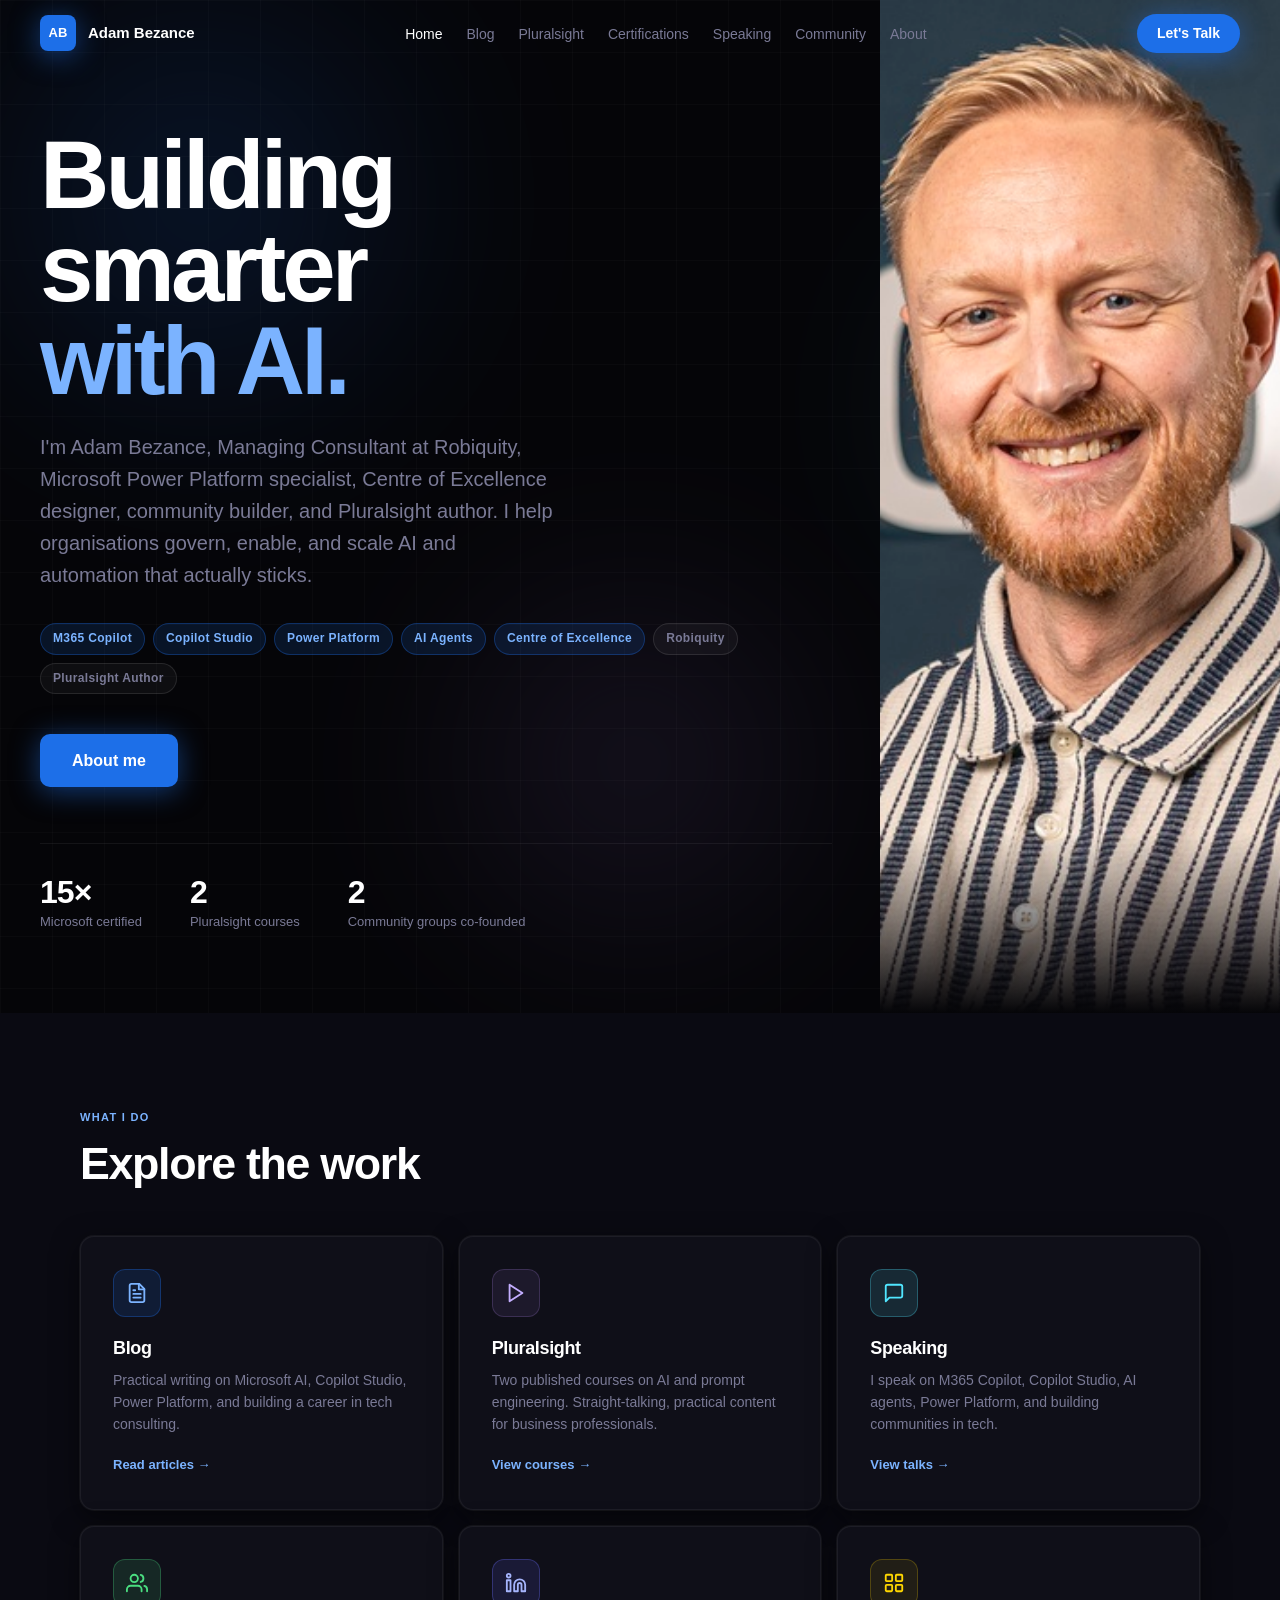
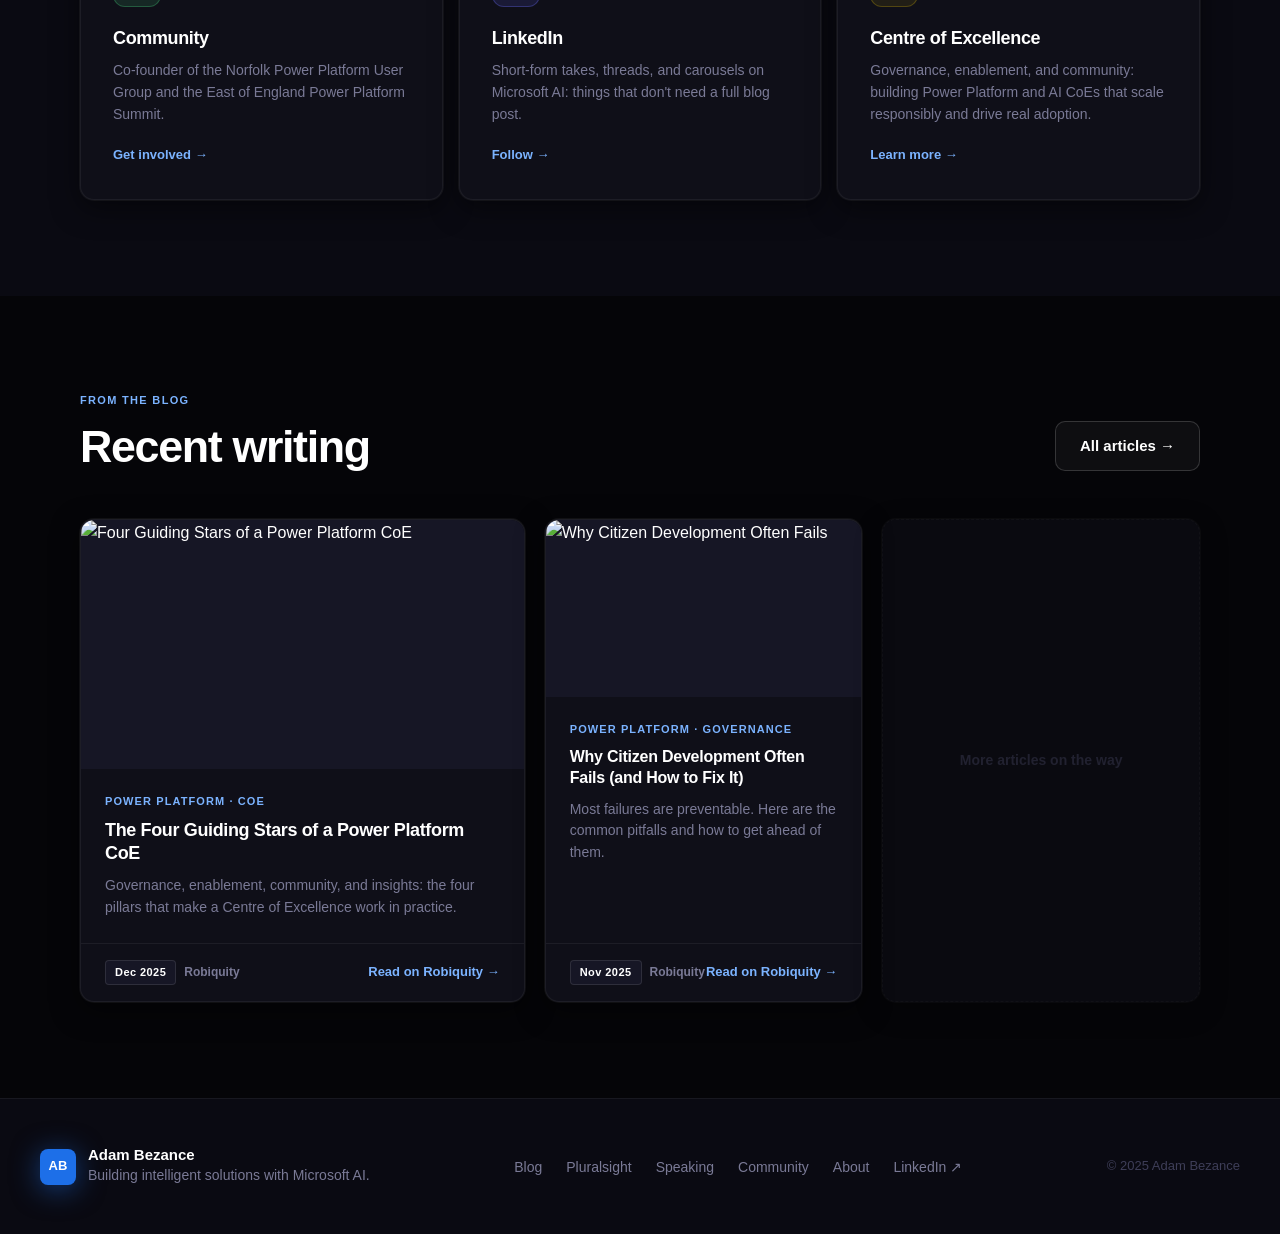
==== index.html @ 3cbbc227 "Fix: about photo case, cert grid spacing, pluralsight courses spacing" ====
<!DOCTYPE html>
<html lang="en">
<head>
  <meta charset="UTF-8">
  <meta name="viewport" content="width=device-width, initial-scale=1.0">
  <title>Adam Bezance | Agent Architect</title>
  <meta name="description" content="Managing Consultant, Microsoft AI & Power Platform specialist, speaker, community leader, and Pluralsight author.">
  <link rel="stylesheet" href="css/styles.css">
  <style>
    /* ── Hero ── */
    .hero {
      min-height: 100vh;
      position: relative;
      overflow: hidden;
      display: flex;
      align-items: stretch;
    }
    .hero-inner {
      max-width: 1320px;
      width: 100%;
      margin: 0 auto;
      display: grid;
      grid-template-columns: 1fr 400px;
      align-items: stretch;
      position: relative;
      z-index: 1;
    }
    .hero-bg {
      position: absolute; inset: 0; z-index: 0;
      pointer-events: none;
    }
    .hero-blob {
      position: absolute; border-radius: 50%; filter: blur(90px); opacity: 0.18;
    }
    .hero-blob-1 {
      width: 600px; height: 600px;
      background: radial-gradient(circle, #1D6FE8 0%, transparent 70%);
      top: -100px; left: -100px;
    }
    .hero-blob-2 {
      width: 500px; height: 500px;
      background: radial-gradient(circle, #7B5EA6 0%, transparent 70%);
      bottom: 0; left: 30%;
    }
    .hero-blob-3 {
      width: 400px; height: 400px;
      background: radial-gradient(circle, #50E6FF 0%, transparent 70%);
      top: 20%; right: 0;
    }
    .hero-grid-overlay {
      position: absolute; inset: 0;
      background-image:
        linear-gradient(rgba(255,255,255,0.018) 1px, transparent 1px),
        linear-gradient(90deg, rgba(255,255,255,0.018) 1px, transparent 1px);
      background-size: 52px 52px;
    }
    .hero-content {
      display: flex; flex-direction: column; justify-content: center;
      padding: calc(var(--nav-h) + 60px) 48px 80px 40px;
    }
    .hero-eyebrow {
      display: inline-flex; align-items: center; gap: 8px;
      padding: 6px 14px;
      background: var(--ob-gold-bg);
      border: 1px solid var(--ob-gold-brd);
      border-radius: var(--r-full);
      font-size: 12px; font-weight: 700; text-transform: uppercase; letter-spacing: 0.1em;
      color: var(--ob-gold);
      margin-bottom: 28px;
      width: fit-content;
    }
    .hero-eyebrow svg { width: 14px; height: 14px; }
    .hero-title {
      font-size: clamp(56px,7.5vw,96px);
      font-weight: 800;
      line-height: 0.97;
      letter-spacing: -0.04em;
      color: var(--ob-fg);
      margin-bottom: 24px;
    }
    .hero-title span { color: var(--ob-blue-lt); }
    .hero-sub {
      font-size: clamp(17px,2vw,20px);
      color: var(--ob-fg-2);
      line-height: 1.6;
      margin-bottom: 32px;
      max-width: 520px;
    }
    .hero-pills {
      display: flex; flex-wrap: wrap; gap: 8px;
      margin-bottom: 40px;
    }
    .hero-buttons {
      display: flex; align-items: center; gap: 12px;
      flex-wrap: wrap;
      margin-bottom: 56px;
    }
    .hero-stats {
      display: flex; gap: 48px;
      padding-top: 32px;
      border-top: 1px solid var(--ob-border);
    }
    .stat-value {
      font-size: 32px; font-weight: 800; letter-spacing: -0.03em; color: var(--ob-fg);
      line-height: 1;
    }
    .stat-label {
      font-size: 13px; color: var(--ob-fg-2); margin-top: 4px;
    }

    /* Hero photo */
    .hero-photo-col {
      position: relative;
      overflow: hidden;
    }
    .hero-photo-wrap {
      position: absolute;
      inset: 0;
    }
    .hero-photo-wrap img {
      width: 100%;
      height: 100%;
      object-fit: cover;
      object-position: center top;
      display: block;
    }
    .hero-photo-placeholder {
      width: 100%; height: 100%; min-height: 600px;
      background: linear-gradient(160deg, var(--ob-surface) 0%, var(--ob-elevated) 100%);
      display: flex; flex-direction: column; align-items: center; justify-content: center;
      gap: 16px;
    }
    .hero-photo-initials {
      width: 120px; height: 120px; border-radius: 50%;
      background: var(--ob-blue-dim);
      border: 2px solid var(--ob-blue-brd);
      display: flex; align-items: center; justify-content: center;
      font-size: 40px; font-weight: 800; color: var(--ob-blue-lt);
    }
    .hero-photo-fade {
      position: absolute; bottom: 0; left: 0; right: 0; height: 180px;
      background: linear-gradient(to top, var(--ob-canvas) 0%, transparent 100%);
      pointer-events: none;
    }

    /* ── Feature grid ── */
    .feature-grid {
      display: grid;
      grid-template-columns: repeat(3, 1fr);
      gap: 16px;
    }

    /* ── Blog preview ── */
    .blog-grid {
      display: grid;
      grid-template-columns: 1.4fr 1fr 1fr;
      gap: 20px;
    }

    /* ── Section header ── */
    .section-header {
      margin-bottom: 48px;
      display: flex; align-items: flex-end; justify-content: space-between;
      flex-wrap: wrap; gap: 16px;
    }
    .section-header-left {}

    /* ── LinkedIn preview ── */
    .linkedin-grid {
      display: grid;
      grid-template-columns: repeat(3, 1fr);
      gap: 16px;
    }

    /* ── Hero responsive ── */
    @media (max-width: 900px) {
      .hero { min-height: auto; }
      .hero-inner {
        grid-template-columns: 1fr;
        grid-template-rows: auto 340px;
      }
      .hero-photo-col {
        display: block;
        position: relative;
        height: 340px;
        overflow: hidden;
      }
      .hero-photo-wrap {
        position: absolute;
        inset: 0;
      }
      .hero-photo-wrap img {
        width: 100%;
        height: 100%;
        object-fit: cover;
        object-position: center 15%;
      }
      .hero-content {
        padding: calc(var(--nav-h) + 40px) 24px 48px;
      }
      .hero-stats { gap: 28px; }
      .feature-grid { grid-template-columns: 1fr; }
      .blog-grid { grid-template-columns: 1fr; }
      .linkedin-grid { grid-template-columns: 1fr; }
      .section-header { flex-direction: column; align-items: flex-start; }
    }
    @media (min-width: 901px) and (max-width: 1100px) {
      .blog-grid { grid-template-columns: 1fr 1fr; }
    }
  </style>
</head>
<body>

  <!-- NAV -->
  <nav class="nav" id="mainNav">
    <div class="nav-inner">
      <a href="index.html" class="nav-logo">
        <div class="nav-mark">AB</div>
        <div>
          <div class="nav-name">Adam Bezance</div>
        </div>
      </a>
      <ul class="nav-links" id="navLinks">
        <li><a href="index.html" class="active">Home</a></li>
        <li><a href="blog.html">Blog</a></li>
        <li><a href="pluralsight.html">Pluralsight</a></li>
        <li><a href="certifications.html">Certifications</a></li>
        <li><a href="speaking.html">Speaking</a></li>
        <li><a href="community.html">Community</a></li>
        <li><a href="about.html">About</a></li>
      </ul>
      <a href="about.html#contact" class="nav-cta">Let's Talk</a>
      <button class="nav-mobile-toggle" id="mobileToggle" aria-label="Menu">
        <span></span><span></span><span></span>
      </button>
    </div>
  </nav>

  <!-- HERO -->
  <section class="hero">
    <div class="hero-bg">
      <div class="hero-blob hero-blob-1"></div>
      <div class="hero-blob hero-blob-2"></div>
      <div class="hero-blob hero-blob-3"></div>
      <div class="hero-grid-overlay"></div>
    </div>

    <div class="hero-inner">
    <div class="hero-content">
      <h1 class="hero-title">
        Building<br>
        smarter<br>
        <span>with AI.</span>
      </h1>

      <p class="hero-sub">
        I'm Adam Bezance, Managing Consultant at Robiquity, Microsoft Power Platform specialist, Centre of Excellence designer, community builder, and Pluralsight author. I help organisations govern, enable, and scale AI and automation that actually sticks.
      </p>

      <div class="hero-pills">
        <span class="pill pill-blue">M365 Copilot</span>
        <span class="pill pill-blue">Copilot Studio</span>
        <span class="pill pill-blue">Power Platform</span>
        <span class="pill pill-blue">AI Agents</span>
        <span class="pill pill-blue">Centre of Excellence</span>
        <span class="pill pill-neutral">Robiquity</span>
        <span class="pill pill-neutral">Pluralsight Author</span>
      </div>

      <div class="hero-buttons">
        <a href="about.html" class="btn btn-primary btn-lg">About me</a>
      </div>

      <div class="hero-stats">
        <div>
          <div class="stat-value">15×</div>
          <div class="stat-label">Microsoft certified</div>
        </div>
        <div>
          <div class="stat-value">2</div>
          <div class="stat-label">Pluralsight courses</div>
        </div>
        <div>
          <div class="stat-value">2</div>
          <div class="stat-label">Community groups co-founded</div>
        </div>
      </div>
    </div>

    <!-- Photo -->
    <div class="hero-photo-col">
      <div class="hero-photo-wrap">
        <img src="assets/Adam-Bezance.jpg" alt="Adam Bezance" onerror="this.style.display='none'; this.nextElementSibling.style.display='flex';">
        <div class="hero-photo-placeholder" style="display:none;">
          <div class="hero-photo-initials">AB</div>
          <p style="color:var(--ob-fg-3);font-size:13px;">Add photo: assets/Adam-Bezance.jpg</p>
        </div>
        <div class="hero-photo-fade"></div>
      </div>
    </div>
    </div><!-- /hero-inner -->
  </section>

  <!-- FEATURED SECTIONS -->
  <section class="section section-alt">
    <div class="container">
      <div class="section-header reveal">
        <div class="section-header-left">
          <div class="section-label">What I do</div>
          <h2 class="section-title">Explore the work</h2>
        </div>
      </div>

      <div class="feature-grid">
        <a href="blog.html" class="card reveal reveal-delay-1" style="text-decoration:none; display:block;">
          <div class="card-body" style="padding: 32px;">
            <div style="width:48px;height:48px;border-radius:12px;background:var(--ob-blue-dim);border:1px solid var(--ob-blue-brd);display:flex;align-items:center;justify-content:center;margin-bottom:20px;">
              <svg width="22" height="22" viewBox="0 0 24 24" fill="none" stroke="var(--ob-blue-lt)" stroke-width="2" stroke-linecap="round" stroke-linejoin="round"><path d="M14.5 2H6a2 2 0 0 0-2 2v16a2 2 0 0 0 2 2h12a2 2 0 0 0 2-2V7.5L14.5 2z"/><polyline points="14,2 14,8 20,8"/><line x1="16" y1="13" x2="8" y2="13"/><line x1="16" y1="17" x2="8" y2="17"/><line x1="10" y1="9" x2="8" y2="9"/></svg>
            </div>
            <div class="card-title card-title-lg" style="margin-bottom:10px;">Blog</div>
            <div class="card-body-text">Practical writing on Microsoft AI, Copilot Studio, Power Platform, and building a career in tech consulting.</div>
            <div class="card-link" style="margin-top:20px;">Read articles →</div>
          </div>
        </a>

        <a href="pluralsight.html" class="card reveal reveal-delay-2" style="text-decoration:none; display:block;">
          <div class="card-body" style="padding: 32px;">
            <div style="width:48px;height:48px;border-radius:12px;background:rgba(123,94,166,0.14);border:1px solid rgba(123,94,166,0.32);display:flex;align-items:center;justify-content:center;margin-bottom:20px;">
              <svg width="22" height="22" viewBox="0 0 24 24" fill="none" stroke="#C4AEFF" stroke-width="2" stroke-linecap="round" stroke-linejoin="round"><polygon points="5,3 19,12 5,21 5,3"/></svg>
            </div>
            <div class="card-title card-title-lg" style="margin-bottom:10px;">Pluralsight</div>
            <div class="card-body-text">Two published courses on AI and prompt engineering. Straight-talking, practical content for business professionals.</div>
            <div class="card-link" style="margin-top:20px;">View courses →</div>
          </div>
        </a>

        <a href="speaking.html" class="card reveal reveal-delay-3" style="text-decoration:none; display:block;">
          <div class="card-body" style="padding: 32px;">
            <div style="width:48px;height:48px;border-radius:12px;background:rgba(80,230,255,0.12);border:1px solid rgba(80,230,255,0.28);display:flex;align-items:center;justify-content:center;margin-bottom:20px;">
              <svg width="22" height="22" viewBox="0 0 24 24" fill="none" stroke="#50E6FF" stroke-width="2" stroke-linecap="round" stroke-linejoin="round"><path d="M21 15a2 2 0 0 1-2 2H7l-4 4V5a2 2 0 0 1 2-2h14a2 2 0 0 1 2 2z"/></svg>
            </div>
            <div class="card-title card-title-lg" style="margin-bottom:10px;">Speaking</div>
            <div class="card-body-text">I speak on M365 Copilot, Copilot Studio, AI agents, Power Platform, and building communities in tech.</div>
            <div class="card-link" style="margin-top:20px;">View talks →</div>
          </div>
        </a>

        <a href="community.html" class="card reveal reveal-delay-1" style="text-decoration:none; display:block;">
          <div class="card-body" style="padding: 32px;">
            <div style="width:48px;height:48px;border-radius:12px;background:rgba(74,222,128,0.12);border:1px solid rgba(74,222,128,0.28);display:flex;align-items:center;justify-content:center;margin-bottom:20px;">
              <svg width="22" height="22" viewBox="0 0 24 24" fill="none" stroke="#4ade80" stroke-width="2" stroke-linecap="round" stroke-linejoin="round"><path d="M17 21v-2a4 4 0 0 0-4-4H5a4 4 0 0 0-4 4v2"/><circle cx="9" cy="7" r="4"/><path d="M23 21v-2a4 4 0 0 0-3-3.87"/><path d="M16 3.13a4 4 0 0 1 0 7.75"/></svg>
            </div>
            <div class="card-title card-title-lg" style="margin-bottom:10px;">Community</div>
            <div class="card-body-text">Co-founder of the Norfolk Power Platform User Group and the East of England Power Platform Summit.</div>
            <div class="card-link" style="margin-top:20px;">Get involved →</div>
          </div>
        </a>

        <a href="https://linkedin.com/in/adambezance" target="_blank" rel="noopener" class="card reveal reveal-delay-2" style="text-decoration:none; display:block;">
          <div class="card-body" style="padding: 32px;">
            <div style="width:48px;height:48px;border-radius:12px;background:rgba(99,102,241,0.14);border:1px solid rgba(99,102,241,0.32);display:flex;align-items:center;justify-content:center;margin-bottom:20px;">
              <svg width="22" height="22" viewBox="0 0 24 24" fill="none" stroke="#a5b4fc" stroke-width="2" stroke-linecap="round" stroke-linejoin="round"><path d="M16 8a6 6 0 0 1 6 6v7h-4v-7a2 2 0 0 0-2-2 2 2 0 0 0-2 2v7h-4v-7a6 6 0 0 1 6-6z"/><rect x="2" y="9" width="4" height="12"/><circle cx="4" cy="4" r="2"/></svg>
            </div>
            <div class="card-title card-title-lg" style="margin-bottom:10px;">LinkedIn</div>
            <div class="card-body-text">Short-form takes, threads, and carousels on Microsoft AI: things that don't need a full blog post.</div>
            <div class="card-link" style="margin-top:20px;">Follow →</div>
          </div>
        </a>

        <a href="about.html" class="card reveal reveal-delay-3" style="text-decoration:none; display:block;">
          <div class="card-body" style="padding: 32px;">
            <div style="width:48px;height:48px;border-radius:12px;background:var(--ob-gold-bg);border:1px solid var(--ob-gold-brd);display:flex;align-items:center;justify-content:center;margin-bottom:20px;">
              <svg width="22" height="22" viewBox="0 0 24 24" fill="none" stroke="var(--ob-gold)" stroke-width="2" stroke-linecap="round" stroke-linejoin="round"><rect x="3" y="3" width="7" height="7" rx="1"/><rect x="14" y="3" width="7" height="7" rx="1"/><rect x="3" y="14" width="7" height="7" rx="1"/><rect x="14" y="14" width="7" height="7" rx="1"/></svg>
            </div>
            <div class="card-title card-title-lg" style="margin-bottom:10px;">Centre of Excellence</div>
            <div class="card-body-text">Governance, enablement, and community: building Power Platform and AI CoEs that scale responsibly and drive real adoption.</div>
            <div class="card-link" style="margin-top:20px;">Learn more →</div>
          </div>
        </a>
      </div>
    </div>
  </section>

  <!-- LATEST BLOG POSTS -->
  <section class="section">
    <div class="container">
      <div class="section-header reveal">
        <div class="section-header-left">
          <div class="section-label">From the blog</div>
          <h2 class="section-title">Recent writing</h2>
        </div>
        <a href="blog.html" class="btn btn-secondary">All articles →</a>
      </div>

      <div class="blog-grid">
        <a href="https://www.robiquity.com/news/four-guiding-stars-power-platform-coe" target="_blank" rel="noopener"
           class="card reveal" style="text-decoration:none; display:flex; flex-direction:column;">
          <div style="aspect-ratio:16/9; overflow:hidden; background:var(--ob-elevated);">
            <img src="https://cdn.prod.website-files.com/67c1d4049070463f46789703/693025ea15ffc5367e373f2a_robiquity_blog_festivepower.webp"
                 alt="Four Guiding Stars of a Power Platform CoE"
                 style="width:100%; height:100%; object-fit:cover; display:block;">
          </div>
          <div class="card-body" style="flex:1;">
            <div class="card-eyebrow">Power Platform · CoE</div>
            <div class="card-title card-title-lg" style="margin-bottom:10px;">The Four Guiding Stars of a Power Platform CoE</div>
            <div class="card-body-text">Governance, enablement, community, and insights: the four pillars that make a Centre of Excellence work in practice.</div>
          </div>
          <div class="card-footer" style="align-items:center;">
            <span style="display:flex; align-items:center; gap:8px;">
              <span style="font-size:11px; font-weight:700; padding:3px 9px; background:var(--ob-elevated); border:1px solid var(--ob-border-md); border-radius:4px; color:var(--ob-fg); letter-spacing:0.04em; white-space:nowrap;">Dec 2025</span>
              <span style="font-size:12px; font-weight:600; color:var(--ob-fg-2);">Robiquity</span>
            </span>
            <span class="card-link">Read on Robiquity →</span>
          </div>
        </a>

        <a href="https://www.robiquity.com/news/why-citizen-development-fails" target="_blank" rel="noopener"
           class="card reveal reveal-delay-1" style="text-decoration:none; display:flex; flex-direction:column;">
          <div style="aspect-ratio:16/9; overflow:hidden; background:var(--ob-elevated);">
            <img src="https://cdn.prod.website-files.com/67c1d4049070463f46789703/69144b9671b0613a2d530c36_robiquity_blog_citezendevelopment.webp"
                 alt="Why Citizen Development Often Fails"
                 style="width:100%; height:100%; object-fit:cover; display:block;">
          </div>
          <div class="card-body" style="flex:1;">
            <div class="card-eyebrow">Power Platform · Governance</div>
            <div class="card-title" style="margin-bottom:10px;">Why Citizen Development Often Fails (and How to Fix It)</div>
            <div class="card-body-text">Most failures are preventable. Here are the common pitfalls and how to get ahead of them.</div>
          </div>
          <div class="card-footer" style="align-items:center;">
            <span style="display:flex; align-items:center; gap:8px;">
              <span style="font-size:11px; font-weight:700; padding:3px 9px; background:var(--ob-elevated); border:1px solid var(--ob-border-md); border-radius:4px; color:var(--ob-fg); letter-spacing:0.04em; white-space:nowrap;">Nov 2025</span>
              <span style="font-size:12px; font-weight:600; color:var(--ob-fg-2);">Robiquity</span>
            </span>
            <span class="card-link">Read on Robiquity →</span>
          </div>
        </a>

        <div class="card reveal reveal-delay-2" style="display:flex; flex-direction:column; justify-content:center; align-items:center; text-align:center; padding:40px 24px; border-style:dashed; opacity:0.5;">
          <div style="font-size:14px; font-weight:600; color:var(--ob-fg-3);">More articles on the way</div>
        </div>
      </div>
    </div>
  </section>

  <!-- FOOTER -->
  <footer class="footer">
    <div class="footer-inner">
      <div class="footer-logo">
        <div class="nav-mark">AB</div>
        <div>
          <div class="nav-name">Adam Bezance</div>
          <div class="footer-tagline">Building intelligent solutions with Microsoft AI.</div>
        </div>
      </div>
      <nav class="footer-links">
        <a href="blog.html">Blog</a>
        <a href="pluralsight.html">Pluralsight</a>
        <a href="speaking.html">Speaking</a>
        <a href="community.html">Community</a>
        <a href="about.html">About</a>
        <a href="https://linkedin.com/in/adambezance" target="_blank" rel="noopener">LinkedIn ↗</a>
      </nav>
      <div class="footer-copy">© 2025 Adam Bezance</div>
    </div>
  </footer>

  <script>
    // Nav scroll
    const nav = document.getElementById('mainNav');
    window.addEventListener('scroll', () => {
      nav.classList.toggle('scrolled', window.scrollY > 30);
    });

    // Mobile nav
    (function() {
      var toggle = document.getElementById('mobileToggle');
      var menu   = document.getElementById('navLinks');
      function openMenu() {
        menu.classList.add('open');
        toggle.classList.add('open');
        document.body.style.overflow = 'hidden';
      }
      function closeMenu() {
        menu.classList.remove('open');
        toggle.classList.remove('open');
        document.body.style.overflow = '';
      }
      toggle.addEventListener('click', function() {
        menu.classList.contains('open') ? closeMenu() : openMenu();
      });
      menu.querySelectorAll('a').forEach(function(a) {
        a.addEventListener('click', closeMenu);
      });
      document.addEventListener('keydown', function(e) {
        if (e.key === 'Escape') closeMenu();
      });
    })();

    // Scroll reveal: immediate check + observer for below-fold elements
    function initReveal() {
      document.querySelectorAll('.reveal').forEach(el => {
        const r = el.getBoundingClientRect();
        if (r.top < window.innerHeight && r.bottom > 0) {
          el.classList.add('visible');
        }
      });
      const observer = new IntersectionObserver((entries) => {
        entries.forEach(e => { if (e.isIntersecting) { e.target.classList.add('visible'); observer.unobserve(e.target); }});
      }, { threshold: 0 });
      document.querySelectorAll('.reveal:not(.visible)').forEach(el => observer.observe(el));
    }
    if (document.readyState === 'loading') {
      document.addEventListener('DOMContentLoaded', initReveal);
    } else {
      initReveal();
    }
    window.addEventListener('load', initReveal);
  </script>
</body>
</html>
---- css/styles.css ----
/* ============================================================
   ADAM BEZANCE — Agent Architect
   Design System: Obsidian & Electric Blue
   ============================================================ */

:root {
  /* Colour tokens */
  --ob-canvas:    #050508;
  --ob-base:      #0A0A12;
  --ob-surface:   #0F0F18;
  --ob-elevated:  #161625;

  --ob-blue:      #1D6FE8;
  --ob-blue-lt:   #7BB3FF;
  --ob-blue-dim:  rgba(29,111,232,0.14);
  --ob-blue-brd:  rgba(29,111,232,0.32);

  --ob-border:    rgba(255,255,255,0.06);
  --ob-border-md: rgba(255,255,255,0.10);
  --ob-border-st: rgba(255,255,255,0.16);

  --ob-fg:        #FFFFFF;
  --ob-fg-2:      #7A7A96;
  --ob-fg-3:      #3E3E58;

  --ob-gold:      #FFD700;
  --ob-gold-bg:   rgba(255,215,0,0.08);
  --ob-gold-brd:  rgba(255,215,0,0.22);

  --ob-glow:            0 4px 28px rgba(29,111,232,0.50);
  --ob-glow-card:       0 0 0 1px rgba(255,255,255,0.05), 0 8px 28px rgba(0,0,0,0.50);
  --ob-glow-card-hover: 0 0 0 1px rgba(29,111,232,0.35), 0 12px 36px rgba(0,0,0,0.55), 0 0 20px rgba(29,111,232,0.22);

  /* Spacing */
  --sp-1: 4px;  --sp-2: 8px;  --sp-3: 12px; --sp-4: 16px;
  --sp-6: 24px; --sp-8: 32px; --sp-12: 48px; --sp-16: 64px;
  --sp-section: 96px;

  /* Radius */
  --r-sm: 6px; --r-md: 10px; --r-lg: 14px; --r-xl: 20px; --r-full: 9999px;

  /* Typography */
  --font: 'Segoe UI', -apple-system, BlinkMacSystemFont, 'SF Pro Display', 'Helvetica Neue', Arial, sans-serif;
  --mono: 'Cascadia Code', 'Cascadia Mono', Consolas, 'Courier New', monospace;

  /* Nav */
  --nav-h: 68px;
}

/* ── Reset ── */
*, *::before, *::after { box-sizing: border-box; margin: 0; padding: 0; }
html { scroll-behavior: smooth; }
body {
  font-family: var(--font);
  background: var(--ob-canvas);
  color: var(--ob-fg);
  font-size: 16px;
  line-height: 1.6;
  -webkit-font-smoothing: antialiased;
  overflow-x: hidden;
}
img { display: block; max-width: 100%; }
a { color: inherit; text-decoration: none; }
button { font-family: var(--font); cursor: pointer; border: none; background: none; }

/* ── Nav ── */
.nav {
  position: fixed; top: 0; left: 0; right: 0; z-index: 100;
  height: var(--nav-h);
  display: flex; align-items: center;
  padding: 0 40px;
  transition: background 220ms cubic-bezier(0.4,0,0.2,1), border-color 220ms cubic-bezier(0.4,0,0.2,1), backdrop-filter 220ms;
  border-bottom: 1px solid transparent;
  /* Force own compositing layer — prevents iOS Safari touch blackout after scroll */
  -webkit-transform: translateZ(0);
  transform: translateZ(0);
  will-change: transform;
}
.nav.scrolled {
  background: rgba(5,5,8,0.90);
  backdrop-filter: blur(18px);
  -webkit-backdrop-filter: blur(18px);
  border-bottom-color: var(--ob-border);
}
.nav-inner {
  max-width: 1400px; width: 100%; margin: 0 auto;
  display: flex; align-items: center; justify-content: space-between;
  gap: var(--sp-8);
}
.nav-logo {
  display: flex; align-items: center; gap: var(--sp-3);
  flex-shrink: 0;
}
.nav-mark {
  width: 36px; height: 36px; border-radius: 8px;
  background: var(--ob-blue);
  display: flex; align-items: center; justify-content: center;
  font-size: 13px; font-weight: 800; color: #fff;
  box-shadow: var(--ob-glow);
  flex-shrink: 0;
}
.nav-name {
  font-size: 15px; font-weight: 700; color: var(--ob-fg);
  line-height: 1.1;
}
.nav-subtitle {
  font-size: 10px; font-weight: 600; color: var(--ob-fg-2);
  text-transform: uppercase; letter-spacing: 0.1em;
}
.nav-links {
  display: flex; align-items: center; gap: var(--sp-6);
  list-style: none;
}
.nav-links a {
  font-size: 14px; font-weight: 500; color: var(--ob-fg-2);
  transition: color 220ms cubic-bezier(0.4,0,0.2,1);
}
.nav-links a:hover, .nav-links a.active { color: var(--ob-fg); }
.nav-cta {
  display: inline-flex; align-items: center;
  padding: 8px 20px;
  background: var(--ob-blue);
  color: #fff;
  font-size: 14px; font-weight: 600;
  border-radius: var(--r-full);
  box-shadow: var(--ob-glow);
  transition: opacity 220ms cubic-bezier(0.4,0,0.2,1), transform 220ms cubic-bezier(0.4,0,0.2,1);
  white-space: nowrap;
}
.nav-cta:hover { opacity: 0.88; transform: translateY(-1px); }

.nav-mobile-toggle {
  display: none; flex-direction: column; gap: 5px;
  width: 24px; cursor: pointer;
}
.nav-mobile-toggle span {
  display: block; height: 2px; background: var(--ob-fg);
  border-radius: 2px;
  transition: all 220ms cubic-bezier(0.4,0,0.2,1);
}

/* ── Footer ── */
.footer {
  background: var(--ob-base);
  border-top: 1px solid var(--ob-border);
  padding: var(--sp-12) 40px;
}
.footer-inner {
  max-width: 1400px; margin: 0 auto;
  display: flex; align-items: center; justify-content: space-between;
  flex-wrap: wrap; gap: var(--sp-6);
}
.footer-logo { display: flex; align-items: center; gap: var(--sp-3); }
.footer-tagline { font-size: 14px; color: var(--ob-fg-2); }
.footer-links { display: flex; align-items: center; gap: var(--sp-6); }
.footer-links a {
  font-size: 14px; color: var(--ob-fg-2);
  transition: color 220ms cubic-bezier(0.4,0,0.2,1);
}
.footer-links a:hover { color: var(--ob-fg); }
.footer-copy { font-size: 13px; color: var(--ob-fg-3); }

/* ── Layout helpers ── */
.container { max-width: 1200px; margin: 0 auto; padding: 0 40px; }
.container-narrow { max-width: 720px; margin: 0 auto; padding: 0 40px; }
.section { padding: var(--sp-section) 0; }
.section-alt { background: var(--ob-base); }

/* ── Typography helpers ── */
.eyebrow {
  display: inline-flex; align-items: center; gap: var(--sp-2);
  font-size: 11px; font-weight: 700; text-transform: uppercase; letter-spacing: 0.12em;
  color: var(--ob-blue-lt);
}
.section-label {
  font-size: 11px; font-weight: 700; text-transform: uppercase; letter-spacing: 0.12em;
  color: var(--ob-blue-lt); margin-bottom: var(--sp-3);
}
.section-title {
  font-size: clamp(32px,3.5vw,48px); font-weight: 800;
  line-height: 1.1; letter-spacing: -0.03em;
  color: var(--ob-fg);
}
.section-body {
  font-size: 17px; color: var(--ob-fg-2); line-height: 1.65;
  max-width: 600px;
}

/* ── Buttons ── */
.btn {
  display: inline-flex; align-items: center; gap: var(--sp-2);
  padding: 12px 24px;
  font-size: 15px; font-weight: 600;
  border-radius: var(--r-md);
  transition: all 220ms cubic-bezier(0.4,0,0.2,1);
  cursor: pointer;
}
.btn-primary {
  background: var(--ob-blue); color: #fff;
  box-shadow: var(--ob-glow);
}
.btn-primary:hover { opacity: 0.88; transform: translateY(-1px); }
.btn-secondary {
  background: rgba(255,255,255,0.04); color: var(--ob-fg);
  border: 1px solid var(--ob-border-st);
}
.btn-secondary:hover { border-color: var(--ob-blue); color: var(--ob-blue-lt); }
.btn-lg { padding: 14px 32px; font-size: 16px; }

/* ── Pills / badges ── */
.pill {
  display: inline-flex; align-items: center; gap: 6px;
  padding: 5px 12px;
  font-size: 12px; font-weight: 600; letter-spacing: 0.03em;
  border-radius: var(--r-full);
  border: 1px solid;
}
.pill-blue {
  background: var(--ob-blue-dim); color: var(--ob-blue-lt);
  border-color: var(--ob-blue-brd);
}
.pill-neutral {
  background: rgba(255,255,255,0.04); color: var(--ob-fg-2);
  border-color: var(--ob-border-md);
}
.pill-gold {
  background: var(--ob-gold-bg); color: var(--ob-gold);
  border-color: var(--ob-gold-brd);
}

/* ── Cards ── */
.card {
  background: var(--ob-surface);
  border: 1px solid var(--ob-border);
  border-radius: var(--r-lg);
  box-shadow: var(--ob-glow-card);
  transition: all 220ms cubic-bezier(0.4,0,0.2,1);
  overflow: hidden;
}
.card:hover {
  transform: translateY(-3px);
  border-color: var(--ob-blue-brd);
  box-shadow: var(--ob-glow-card-hover);
}
.card-body { padding: var(--sp-6); }
.card-img {
  aspect-ratio: 16/9; background: var(--ob-elevated);
  display: flex; align-items: center; justify-content: center;
  color: var(--ob-fg-3); font-size: 13px;
}
.card-eyebrow {
  font-size: 11px; font-weight: 700; text-transform: uppercase; letter-spacing: 0.1em;
  color: var(--ob-blue-lt); margin-bottom: var(--sp-2);
}
.card-title {
  font-size: 16px; font-weight: 700; line-height: 1.3; letter-spacing: -0.015em;
  color: var(--ob-fg); margin-bottom: var(--sp-2);
}
.card-title-lg {
  font-size: 18px; font-weight: 700; line-height: 1.3; letter-spacing: -0.02em;
}
.card-body-text { font-size: 14px; color: var(--ob-fg-2); line-height: 1.55; }
.card-meta {
  font-size: 11px; font-weight: 500; color: var(--ob-fg-3);
  text-transform: uppercase; letter-spacing: 0.08em;
  margin-top: var(--sp-4);
}
.card-footer {
  padding: var(--sp-4) var(--sp-6);
  border-top: 1px solid var(--ob-border);
  display: flex; align-items: center; justify-content: space-between;
}
.card-link {
  font-size: 13px; font-weight: 600; color: var(--ob-blue-lt);
  display: inline-flex; align-items: center; gap: 6px;
  transition: gap 220ms cubic-bezier(0.4,0,0.2,1);
}
.card-link:hover { gap: 10px; }

/* ── Divider ── */
.divider {
  height: 1px; background: var(--ob-border);
  margin: var(--sp-8) 0;
}

/* ── Page header (inner pages) ── */
.page-header {
  padding: calc(var(--nav-h) + var(--sp-12)) 0 var(--sp-12);
  background: var(--ob-canvas);
}
.page-header-inner { max-width: 1200px; margin: 0 auto; padding: 0 40px; }
.page-header-label {
  font-size: 11px; font-weight: 700; text-transform: uppercase; letter-spacing: 0.12em;
  color: var(--ob-blue-lt); margin-bottom: var(--sp-3);
}
.page-header-title {
  font-size: clamp(40px,5vw,64px); font-weight: 800;
  line-height: 1.0; letter-spacing: -0.04em;
  margin-bottom: var(--sp-4);
}
.page-header-body {
  font-size: 18px; color: var(--ob-fg-2); line-height: 1.6;
  max-width: 640px;
}

/* ── Scroll reveal — pure CSS, no JS dependency ── */
@media (prefers-reduced-motion: no-preference) {
  @keyframes revealUp {
    from { opacity: 0; transform: translateY(28px); }
    to   { opacity: 1; transform: translateY(0); }
  }
  .reveal {
    animation: revealUp 600ms cubic-bezier(0,0,0.2,1) both;
  }
  .reveal-delay-1 { animation-delay: 100ms; }
  .reveal-delay-2 { animation-delay: 200ms; }
  .reveal-delay-3 { animation-delay: 320ms; }
  /* Legacy JS class support — no longer needed but harmless */
  .reveal.visible { animation: none; opacity: 1; transform: none; }
}

/* ── CTA band ── */
.cta-band {
  background: var(--ob-surface);
  border: 1px solid var(--ob-border);
  border-radius: var(--r-xl);
  padding: var(--sp-12) var(--sp-12);
  text-align: center;
  box-shadow: var(--ob-glow-card);
}
.cta-band h2 { font-size: clamp(28px,3vw,40px); font-weight: 800; letter-spacing: -0.03em; margin-bottom: var(--sp-3); }
.cta-band p { font-size: 17px; color: var(--ob-fg-2); margin-bottom: var(--sp-8); }
.cta-band .btn-row { display: flex; align-items: center; justify-content: center; gap: var(--sp-3); flex-wrap: wrap; }

/* ── Responsive nav ── */
@media (max-width: 900px) {
  .nav { padding: 0 24px; z-index: 100; }

  /* Mobile menu overlay — always flex, shown/hidden via opacity & pointer-events.
     Avoids display:none→flex flicker bugs on iOS Safari. */
  .nav-links {
    display: flex;
    flex-direction: column;
    align-items: center;
    justify-content: center;
    gap: var(--sp-8);
    list-style: none;
    position: fixed;
    top: 0; left: 0; right: 0;
    height: 100vh;
    height: 100dvh; /* dynamic viewport height — respects iOS address bar */
    padding-top: var(--nav-h);
    background: #050508;
    z-index: 98;
    overflow-y: auto;
    -webkit-overflow-scrolling: touch;
    /* Hidden state */
    opacity: 0;
    visibility: hidden;
    pointer-events: none;
    transform: translateY(-6px);
    transition: opacity 220ms ease, transform 220ms ease, visibility 0ms linear 220ms;
  }
  .nav-links.open {
    opacity: 1;
    visibility: visible;
    pointer-events: auto;
    transform: translateY(0);
    transition: opacity 220ms ease, transform 220ms ease, visibility 0ms linear 0ms;
  }
  .nav-links a {
    font-size: 22px;
    color: var(--ob-fg);
    padding: 8px 0; /* bigger tap target */
    transition: color 150ms ease;
  }
  .nav-links a:hover, .nav-links a.active { color: var(--ob-blue-lt); }

  /* Hamburger toggle — bigger tap target, animates to X when open */
  .nav-mobile-toggle {
    display: flex;
    flex-direction: column;
    justify-content: center;
    gap: 5px;
    width: 44px;
    height: 44px;
    padding: 10px;
    cursor: pointer;
    position: relative;
    z-index: 101; /* above the overlay */
  }
  .nav-mobile-toggle span {
    display: block;
    height: 2px;
    width: 24px;
    background: var(--ob-fg);
    border-radius: 2px;
    transform-origin: center;
    transition: transform 220ms ease, opacity 220ms ease;
  }
  /* X animation when menu is open */
  .nav-mobile-toggle.open span:nth-child(1) { transform: translateY(7px) rotate(45deg); }
  .nav-mobile-toggle.open span:nth-child(2) { opacity: 0; transform: scaleX(0); }
  .nav-mobile-toggle.open span:nth-child(3) { transform: translateY(-7px) rotate(-45deg); }

  .nav-cta { display: none; }
  .container { padding: 0 24px; }
  .container-narrow { padding: 0 24px; }
  .section { padding: 64px 0; }
  .f
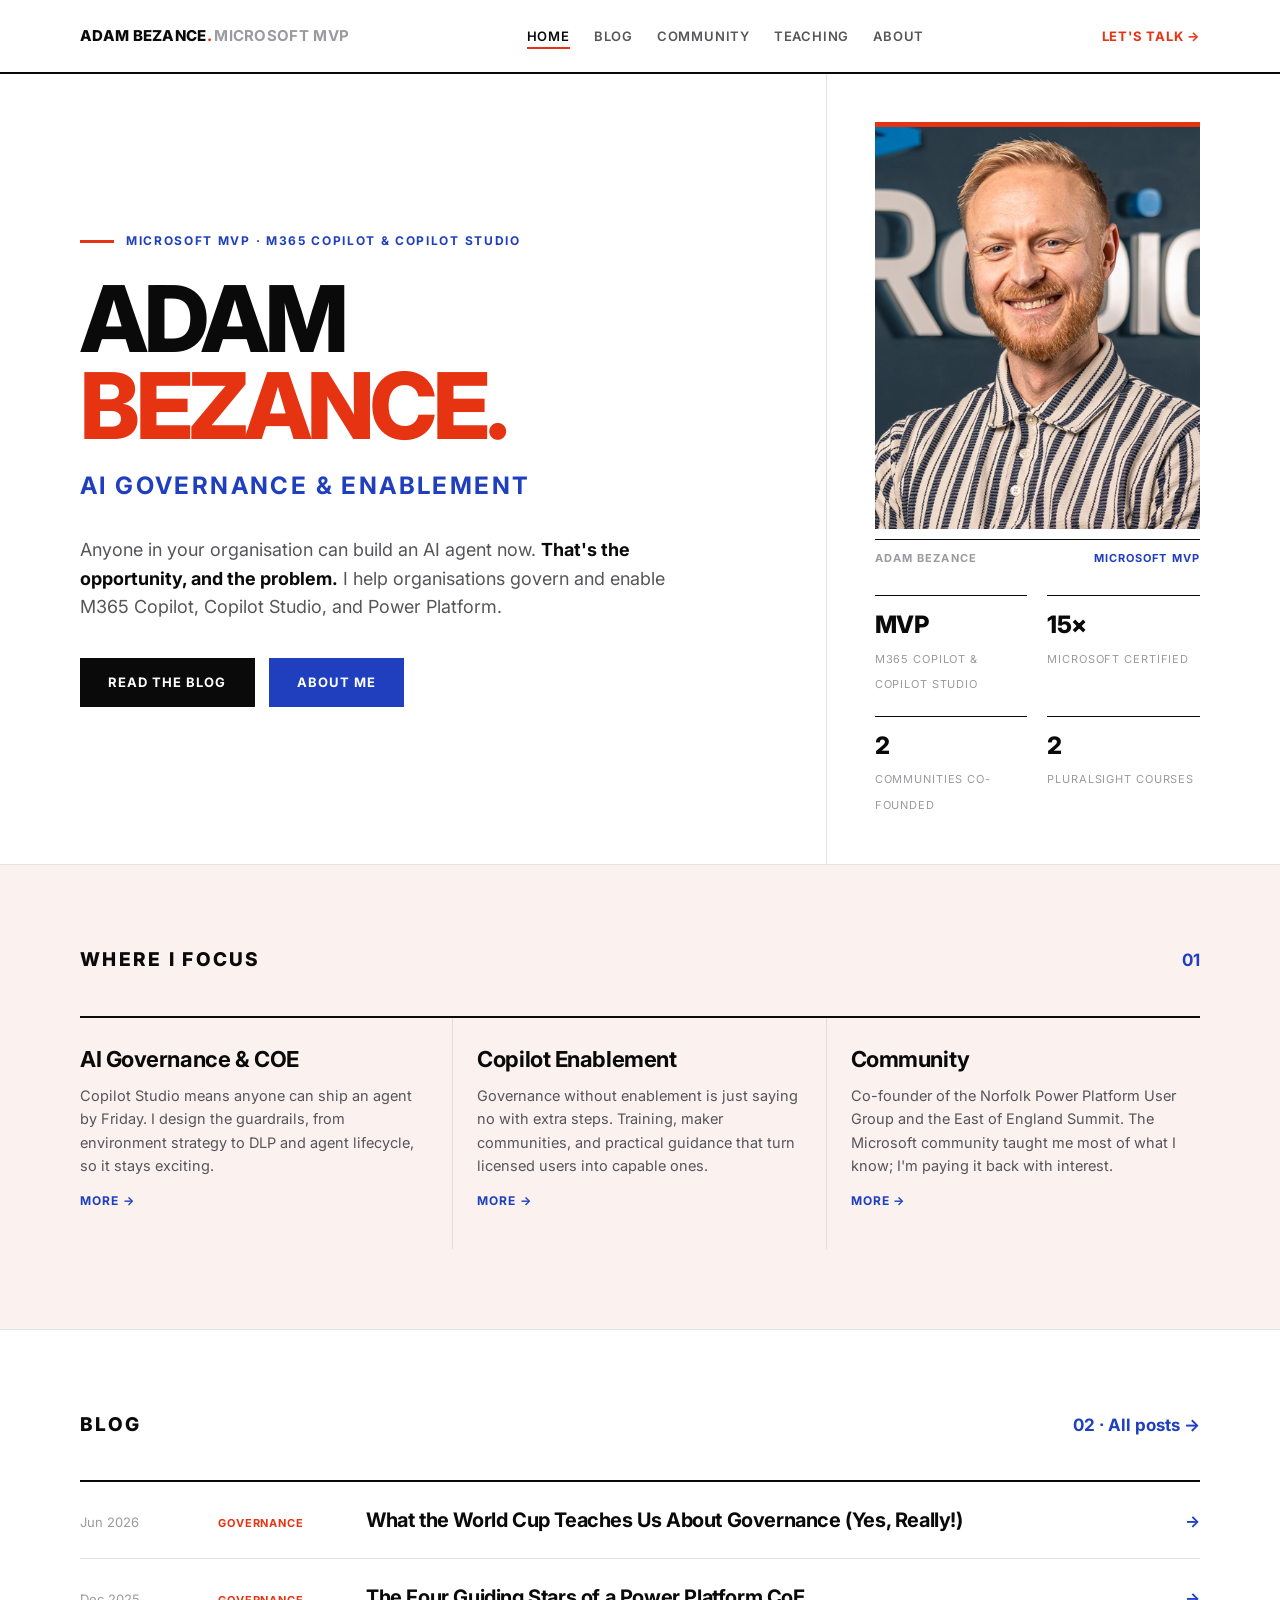
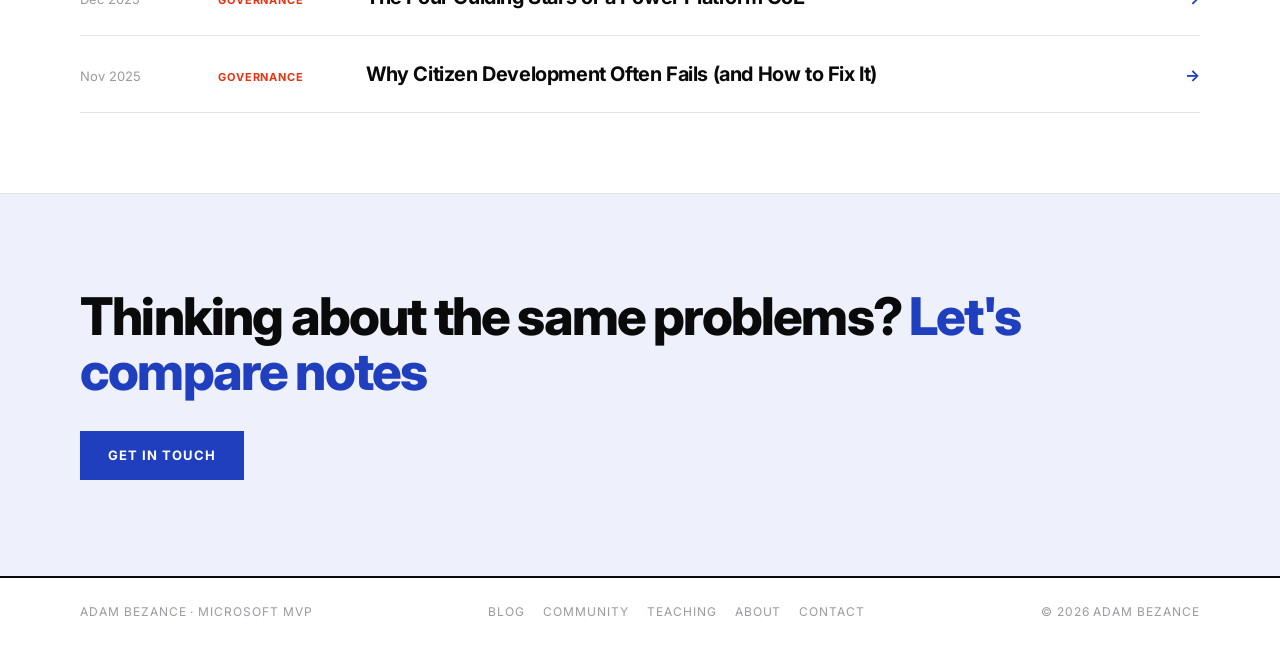
==== commit 1aa073a8: "Add files via upload" ====
--- a/index.html
+++ b/index.html
@@ -3,233 +3,27 @@
 <head>
   <meta charset="UTF-8">
   <meta name="viewport" content="width=device-width, initial-scale=1.0">
-  <title>Adam Bezance | Agent Architect</title>
-  <meta name="description" content="Managing Consultant, Microsoft AI & Power Platform specialist, speaker, community leader, and Pluralsight author.">
+  <title>Adam Bezance | Microsoft MVP · AI Governance &amp; Enablement for M365 Copilot &amp; Copilot Studio</title>
+  <meta name="description" content="Microsoft MVP in M365 Copilot and Copilot Studio. I help organisations govern and enable AI: Centres of Excellence, Copilot governance, and practical enablement that makes adoption stick.">
+  <link rel="preconnect" href="https://fonts.googleapis.com">
+  <link rel="preconnect" href="https://fonts.gstatic.com" crossorigin>
+  <link href="https://fonts.googleapis.com/css2?family=Inter:wght@400;500;600;700;800&display=swap" rel="stylesheet">
   <link rel="stylesheet" href="css/styles.css">
-  <style>
-    /* ── Hero ── */
-    .hero {
-      min-height: 100vh;
-      position: relative;
-      overflow: hidden;
-      display: flex;
-      align-items: stretch;
-    }
-    .hero-inner {
-      max-width: 1320px;
-      width: 100%;
-      margin: 0 auto;
-      display: grid;
-      grid-template-columns: 1fr 400px;
-      align-items: stretch;
-      position: relative;
-      z-index: 1;
-    }
-    .hero-bg {
-      position: absolute; inset: 0; z-index: 0;
-      pointer-events: none;
-    }
-    .hero-blob {
-      position: absolute; border-radius: 50%; filter: blur(90px); opacity: 0.18;
-    }
-    .hero-blob-1 {
-      width: 600px; height: 600px;
-      background: radial-gradient(circle, #1D6FE8 0%, transparent 70%);
-      top: -100px; left: -100px;
-    }
-    .hero-blob-2 {
-      width: 500px; height: 500px;
-      background: radial-gradient(circle, #7B5EA6 0%, transparent 70%);
-      bottom: 0; left: 30%;
-    }
-    .hero-blob-3 {
-      width: 400px; height: 400px;
-      background: radial-gradient(circle, #50E6FF 0%, transparent 70%);
-      top: 20%; right: 0;
-    }
-    .hero-grid-overlay {
-      position: absolute; inset: 0;
-      background-image:
-        linear-gradient(rgba(255,255,255,0.018) 1px, transparent 1px),
-        linear-gradient(90deg, rgba(255,255,255,0.018) 1px, transparent 1px);
-      background-size: 52px 52px;
-    }
-    .hero-content {
-      display: flex; flex-direction: column; justify-content: center;
-      padding: calc(var(--nav-h) + 60px) 48px 80px 40px;
-    }
-    .hero-eyebrow {
-      display: inline-flex; align-items: center; gap: 8px;
-      padding: 6px 14px;
-      background: var(--ob-gold-bg);
-      border: 1px solid var(--ob-gold-brd);
-      border-radius: var(--r-full);
-      font-size: 12px; font-weight: 700; text-transform: uppercase; letter-spacing: 0.1em;
-      color: var(--ob-gold);
-      margin-bottom: 28px;
-      width: fit-content;
-    }
-    .hero-eyebrow svg { width: 14px; height: 14px; }
-    .hero-title {
-      font-size: clamp(56px,7.5vw,96px);
-      font-weight: 800;
-      line-height: 0.97;
-      letter-spacing: -0.04em;
-      color: var(--ob-fg);
-      margin-bottom: 24px;
-    }
-    .hero-title span { color: var(--ob-blue-lt); }
-    .hero-sub {
-      font-size: clamp(17px,2vw,20px);
-      color: var(--ob-fg-2);
-      line-height: 1.6;
-      margin-bottom: 32px;
-      max-width: 520px;
-    }
-    .hero-pills {
-      display: flex; flex-wrap: wrap; gap: 8px;
-      margin-bottom: 40px;
-    }
-    .hero-buttons {
-      display: flex; align-items: center; gap: 12px;
-      flex-wrap: wrap;
-      margin-bottom: 56px;
-    }
-    .hero-stats {
-      display: flex; gap: 48px;
-      padding-top: 32px;
-      border-top: 1px solid var(--ob-border);
-    }
-    .stat-value {
-      font-size: 32px; font-weight: 800; letter-spacing: -0.03em; color: var(--ob-fg);
-      line-height: 1;
-    }
-    .stat-label {
-      font-size: 13px; color: var(--ob-fg-2); margin-top: 4px;
-    }
-
-    /* Hero photo */
-    .hero-photo-col {
-      position: relative;
-      overflow: hidden;
-    }
-    .hero-photo-wrap {
-      position: absolute;
-      inset: 0;
-    }
-    .hero-photo-wrap img {
-      width: 100%;
-      height: 100%;
-      object-fit: cover;
-      object-position: center top;
-      display: block;
-    }
-    .hero-photo-placeholder {
-      width: 100%; height: 100%; min-height: 600px;
-      background: linear-gradient(160deg, var(--ob-surface) 0%, var(--ob-elevated) 100%);
-      display: flex; flex-direction: column; align-items: center; justify-content: center;
-      gap: 16px;
-    }
-    .hero-photo-initials {
-      width: 120px; height: 120px; border-radius: 50%;
-      background: var(--ob-blue-dim);
-      border: 2px solid var(--ob-blue-brd);
-      display: flex; align-items: center; justify-content: center;
-      font-size: 40px; font-weight: 800; color: var(--ob-blue-lt);
-    }
-    .hero-photo-fade {
-      position: absolute; bottom: 0; left: 0; right: 0; height: 180px;
-      background: linear-gradient(to top, var(--ob-canvas) 0%, transparent 100%);
-      pointer-events: none;
-    }
-
-    /* ── Feature grid ── */
-    .feature-grid {
-      display: grid;
-      grid-template-columns: repeat(3, 1fr);
-      gap: 16px;
-    }
-
-    /* ── Blog preview ── */
-    .blog-grid {
-      display: grid;
-      grid-template-columns: 1.4fr 1fr 1fr;
-      gap: 20px;
-    }
-
-    /* ── Section header ── */
-    .section-header {
-      margin-bottom: 48px;
-      display: flex; align-items: flex-end; justify-content: space-between;
-      flex-wrap: wrap; gap: 16px;
-    }
-    .section-header-left {}
-
-    /* ── LinkedIn preview ── */
-    .linkedin-grid {
-      display: grid;
-      grid-template-columns: repeat(3, 1fr);
-      gap: 16px;
-    }
-
-    /* ── Hero responsive ── */
-    @media (max-width: 900px) {
-      .hero { min-height: auto; }
-      .hero-inner {
-        grid-template-columns: 1fr;
-        grid-template-rows: auto 340px;
-      }
-      .hero-photo-col {
-        display: block;
-        position: relative;
-        height: 340px;
-        overflow: hidden;
-      }
-      .hero-photo-wrap {
-        position: absolute;
-        inset: 0;
-      }
-      .hero-photo-wrap img {
-        width: 100%;
-        height: 100%;
-        object-fit: cover;
-        object-position: center 15%;
-      }
-      .hero-content {
-        padding: calc(var(--nav-h) + 40px) 24px 48px;
-      }
-      .hero-stats { gap: 28px; }
-      .feature-grid { grid-template-columns: 1fr; }
-      .blog-grid { grid-template-columns: 1fr; }
-      .linkedin-grid { grid-template-columns: 1fr; }
-      .section-header { flex-direction: column; align-items: flex-start; }
-    }
-    @media (min-width: 901px) and (max-width: 1100px) {
-      .blog-grid { grid-template-columns: 1fr 1fr; }
-    }
-  </style>
 </head>
 <body>
 
   <!-- NAV -->
   <nav class="nav" id="mainNav">
     <div class="nav-inner">
-      <a href="index.html" class="nav-logo">
-        <div class="nav-mark">AB</div>
-        <div>
-          <div class="nav-name">Adam Bezance</div>
-        </div>
-      </a>
+      <a href="index.html" class="nav-logo">Adam Bezance<span>.</span> <em>Microsoft MVP</em></a>
       <ul class="nav-links" id="navLinks">
         <li><a href="index.html" class="active">Home</a></li>
         <li><a href="blog.html">Blog</a></li>
-        <li><a href="pluralsight.html">Pluralsight</a></li>
-        <li><a href="certifications.html">Certifications</a></li>
-        <li><a href="speaking.html">Speaking</a></li>
         <li><a href="community.html">Community</a></li>
+        <li><a href="pluralsight.html">Teaching</a></li>
         <li><a href="about.html">About</a></li>
       </ul>
-      <a href="about.html#contact" class="nav-cta">Let's Talk</a>
+      <a href="contact.html" class="nav-cta">Let's talk →</a>
       <button class="nav-mobile-toggle" id="mobileToggle" aria-label="Menu">
         <span></span><span></span><span></span>
       </button>
@@ -237,284 +31,105 @@
   </nav>
 
   <!-- HERO -->
-  <section class="hero">
-    <div class="hero-bg">
-      <div class="hero-blob hero-blob-1"></div>
-      <div class="hero-blob hero-blob-2"></div>
-      <div class="hero-blob hero-blob-3"></div>
-      <div class="hero-grid-overlay"></div>
-    </div>
-
-    <div class="hero-inner">
-    <div class="hero-content">
-      <h1 class="hero-title">
-        Building<br>
-        smarter<br>
-        <span>with AI.</span>
-      </h1>
-
-      <p class="hero-sub">
-        I'm Adam Bezance, Managing Consultant at Robiquity, Microsoft Power Platform specialist, Centre of Excellence designer, community builder, and Pluralsight author. I help organisations govern, enable, and scale AI and automation that actually sticks.
-      </p>
-
-      <div class="hero-pills">
-        <span class="pill pill-blue">M365 Copilot</span>
-        <span class="pill pill-blue">Copilot Studio</span>
-        <span class="pill pill-blue">Power Platform</span>
-        <span class="pill pill-blue">AI Agents</span>
-        <span class="pill pill-blue">Centre of Excellence</span>
-        <span class="pill pill-neutral">Robiquity</span>
-        <span class="pill pill-neutral">Pluralsight Author</span>
+  <header class="hero">
+    <div class="wrap hero-grid">
+      <div class="hero-main">
+        <div class="kicker">Microsoft MVP · M365 Copilot &amp; Copilot Studio</div>
+        <h1 class="hero-title">Adam <em>Bezance.</em></h1>
+        <div class="hero-role">AI Governance &amp; Enablement</div>
+        <p class="hero-sub">Anyone in your organisation can build an AI agent now. <strong>That's the opportunity, and the problem.</strong> I help organisations govern and enable M365 Copilot, Copilot Studio, and Power Platform.</p>
+        <div class="hero-actions">
+          <a href="blog.html" class="btn">Read the blog</a>
+          <a href="about.html" class="btn-blue">About me</a>
+        </div>
       </div>
-
-      <div class="hero-buttons">
-        <a href="about.html" class="btn btn-primary btn-lg">About me</a>
-      </div>
-
-      <div class="hero-stats">
+      <div class="hero-side">
         <div>
-          <div class="stat-value">15×</div>
-          <div class="stat-label">Microsoft certified</div>
+          <div class="photo"><img src="assets/Adam-Bezance.jpg" alt="Adam Bezance"></div>
+          <div class="photo-cap"><span>Adam Bezance</span><b>Microsoft MVP</b></div>
         </div>
-        <div>
-          <div class="stat-value">2</div>
-          <div class="stat-label">Pluralsight courses</div>
-        </div>
-        <div>
-          <div class="stat-value">2</div>
-          <div class="stat-label">Community groups co-founded</div>
+        <div class="facts">
+          <div class="fact"><b>MVP</b><span>M365 Copilot &amp; Copilot Studio</span></div>
+          <div class="fact"><b>15×</b><span>Microsoft certified</span></div>
+          <div class="fact"><b>2</b><span>Communities co-founded</span></div>
+          <div class="fact"><b>2</b><span>Pluralsight courses</span></div>
         </div>
       </div>
     </div>
+  </header>
 
-    <!-- Photo -->
-    <div class="hero-photo-col">
-      <div class="hero-photo-wrap">
-        <img src="assets/Adam-Bezance.jpg" alt="Adam Bezance" onerror="this.style.display='none'; this.nextElementSibling.style.display='flex';">
-        <div class="hero-photo-placeholder" style="display:none;">
-          <div class="hero-photo-initials">AB</div>
-          <p style="color:var(--ob-fg-3);font-size:13px;">Add photo: assets/Adam-Bezance.jpg</p>
+  <!-- 01 FOCUS -->
+  <section class="sec sec-red-tint">
+    <div class="wrap">
+      <div class="sec-head reveal"><h2>Where I focus</h2><span class="idx">01</span></div>
+      <div class="grid3 reveal">
+        <div class="cell">
+          <h3>AI Governance &amp; COE</h3>
+          <p>Copilot Studio means anyone can ship an agent by Friday. I design the guardrails, from environment strategy to DLP and agent lifecycle, so it stays exciting.</p>
+          <a href="about.html" class="more-link">More →</a>
         </div>
-        <div class="hero-photo-fade"></div>
-      </div>
-    </div>
-    </div><!-- /hero-inner -->
-  </section>
-
-  <!-- FEATURED SECTIONS -->
-  <section class="section section-alt">
-    <div class="container">
-      <div class="section-header reveal">
-        <div class="section-header-left">
-          <div class="section-label">What I do</div>
-          <h2 class="section-title">Explore the work</h2>
+        <div class="cell">
+          <h3>Copilot Enablement</h3>
+          <p>Governance without enablement is just saying no with extra steps. Training, maker communities, and practical guidance that turn licensed users into capable ones.</p>
+          <a href="about.html" class="more-link">More →</a>
         </div>
-      </div>
-
-      <div class="feature-grid">
-        <a href="blog.html" class="card reveal reveal-delay-1" style="text-decoration:none; display:block;">
-          <div class="card-body" style="padding: 32px;">
-            <div style="width:48px;height:48px;border-radius:12px;background:var(--ob-blue-dim);border:1px solid var(--ob-blue-brd);display:flex;align-items:center;justify-content:center;margin-bottom:20px;">
-              <svg width="22" height="22" viewBox="0 0 24 24" fill="none" stroke="var(--ob-blue-lt)" stroke-width="2" stroke-linecap="round" stroke-linejoin="round"><path d="M14.5 2H6a2 2 0 0 0-2 2v16a2 2 0 0 0 2 2h12a2 2 0 0 0 2-2V7.5L14.5 2z"/><polyline points="14,2 14,8 20,8"/><line x1="16" y1="13" x2="8" y2="13"/><line x1="16" y1="17" x2="8" y2="17"/><line x1="10" y1="9" x2="8" y2="9"/></svg>
-            </div>
-            <div class="card-title card-title-lg" style="margin-bottom:10px;">Blog</div>
-            <div class="card-body-text">Practical writing on Microsoft AI, Copilot Studio, Power Platform, and building a career in tech consulting.</div>
-            <div class="card-link" style="margin-top:20px;">Read articles →</div>
-          </div>
-        </a>
-
-        <a href="pluralsight.html" class="card reveal reveal-delay-2" style="text-decoration:none; display:block;">
-          <div class="card-body" style="padding: 32px;">
-            <div style="width:48px;height:48px;border-radius:12px;background:rgba(123,94,166,0.14);border:1px solid rgba(123,94,166,0.32);display:flex;align-items:center;justify-content:center;margin-bottom:20px;">
-              <svg width="22" height="22" viewBox="0 0 24 24" fill="none" stroke="#C4AEFF" stroke-width="2" stroke-linecap="round" stroke-linejoin="round"><polygon points="5,3 19,12 5,21 5,3"/></svg>
-            </div>
-            <div class="card-title card-title-lg" style="margin-bottom:10px;">Pluralsight</div>
-            <div class="card-body-text">Two published courses on AI and prompt engineering. Straight-talking, practical content for business professionals.</div>
-            <div class="card-link" style="margin-top:20px;">View courses →</div>
-          </div>
-        </a>
-
-        <a href="speaking.html" class="card reveal reveal-delay-3" style="text-decoration:none; display:block;">
-          <div class="card-body" style="padding: 32px;">
-            <div style="width:48px;height:48px;border-radius:12px;background:rgba(80,230,255,0.12);border:1px solid rgba(80,230,255,0.28);display:flex;align-items:center;justify-content:center;margin-bottom:20px;">
-              <svg width="22" height="22" viewBox="0 0 24 24" fill="none" stroke="#50E6FF" stroke-width="2" stroke-linecap="round" stroke-linejoin="round"><path d="M21 15a2 2 0 0 1-2 2H7l-4 4V5a2 2 0 0 1 2-2h14a2 2 0 0 1 2 2z"/></svg>
-            </div>
-            <div class="card-title card-title-lg" style="margin-bottom:10px;">Speaking</div>
-            <div class="card-body-text">I speak on M365 Copilot, Copilot Studio, AI agents, Power Platform, and building communities in tech.</div>
-            <div class="card-link" style="margin-top:20px;">View talks →</div>
-          </div>
-        </a>
-
-        <a href="community.html" class="card reveal reveal-delay-1" style="text-decoration:none; display:block;">
-          <div class="card-body" style="padding: 32px;">
-            <div style="width:48px;height:48px;border-radius:12px;background:rgba(74,222,128,0.12);border:1px solid rgba(74,222,128,0.28);display:flex;align-items:center;justify-content:center;margin-bottom:20px;">
-              <svg width="22" height="22" viewBox="0 0 24 24" fill="none" stroke="#4ade80" stroke-width="2" stroke-linecap="round" stroke-linejoin="round"><path d="M17 21v-2a4 4 0 0 0-4-4H5a4 4 0 0 0-4 4v2"/><circle cx="9" cy="7" r="4"/><path d="M23 21v-2a4 4 0 0 0-3-3.87"/><path d="M16 3.13a4 4 0 0 1 0 7.75"/></svg>
-            </div>
-            <div class="card-title card-title-lg" style="margin-bottom:10px;">Community</div>
-            <div class="card-body-text">Co-founder of the Norfolk Power Platform User Group and the East of England Power Platform Summit.</div>
-            <div class="card-link" style="margin-top:20px;">Get involved →</div>
-          </div>
-        </a>
-
-        <a href="https://linkedin.com/in/adambezance" target="_blank" rel="noopener" class="card reveal reveal-delay-2" style="text-decoration:none; display:block;">
-          <div class="card-body" style="padding: 32px;">
-            <div style="width:48px;height:48px;border-radius:12px;background:rgba(99,102,241,0.14);border:1px solid rgba(99,102,241,0.32);display:flex;align-items:center;justify-content:center;margin-bottom:20px;">
-              <svg width="22" height="22" viewBox="0 0 24 24" fill="none" stroke="#a5b4fc" stroke-width="2" stroke-linecap="round" stroke-linejoin="round"><path d="M16 8a6 6 0 0 1 6 6v7h-4v-7a2 2 0 0 0-2-2 2 2 0 0 0-2 2v7h-4v-7a6 6 0 0 1 6-6z"/><rect x="2" y="9" width="4" height="12"/><circle cx="4" cy="4" r="2"/></svg>
-            </div>
-            <div class="card-title card-title-lg" style="margin-bottom:10px;">LinkedIn</div>
-            <div class="card-body-text">Short-form takes, threads, and carousels on Microsoft AI: things that don't need a full blog post.</div>
-            <div class="card-link" style="margin-top:20px;">Follow →</div>
-          </div>
-        </a>
-
-        <a href="about.html" class="card reveal reveal-delay-3" style="text-decoration:none; display:block;">
-          <div class="card-body" style="padding: 32px;">
-            <div style="width:48px;height:48px;border-radius:12px;background:var(--ob-gold-bg);border:1px solid var(--ob-gold-brd);display:flex;align-items:center;justify-content:center;margin-bottom:20px;">
-              <svg width="22" height="22" viewBox="0 0 24 24" fill="none" stroke="var(--ob-gold)" stroke-width="2" stroke-linecap="round" stroke-linejoin="round"><rect x="3" y="3" width="7" height="7" rx="1"/><rect x="14" y="3" width="7" height="7" rx="1"/><rect x="3" y="14" width="7" height="7" rx="1"/><rect x="14" y="14" width="7" height="7" rx="1"/></svg>
-            </div>
-            <div class="card-title card-title-lg" style="margin-bottom:10px;">Centre of Excellence</div>
-            <div class="card-body-text">Governance, enablement, and community: building Power Platform and AI CoEs that scale responsibly and drive real adoption.</div>
-            <div class="card-link" style="margin-top:20px;">Learn more →</div>
-          </div>
-        </a>
+        <div class="cell">
+          <h3>Community</h3>
+          <p>Co-founder of the Norfolk Power Platform User Group and the East of England Summit. The Microsoft community taught me most of what I know; I'm paying it back with interest.</p>
+          <a href="community.html" class="more-link">More →</a>
+        </div>
       </div>
     </div>
   </section>
 
-  <!-- LATEST BLOG POSTS -->
-  <section class="section">
-    <div class="container">
-      <div class="section-header reveal">
-        <div class="section-header-left">
-          <div class="section-label">From the blog</div>
-          <h2 class="section-title">Recent writing</h2>
-        </div>
-        <a href="blog.html" class="btn btn-secondary">All articles →</a>
-      </div>
+  <!-- 02 BLOG -->
+  <section class="sec">
+    <div class="wrap">
+      <div class="sec-head reveal"><h2>Blog</h2><span class="idx"><a href="blog.html">02 · All posts →</a></span></div>
+      <a href="https://www.robiquity.com/news/what-the-world-cup-teaches-us-about-governance-yes-really" target="_blank" rel="noopener" class="post reveal">
+        <span class="pdate">Jun 2026</span>
+        <span class="ptag">Governance</span>
+        <span><h3>What the World Cup Teaches Us About Governance (Yes, Really!)</h3></span>
+        <span class="arr">→</span>
+      </a>
+      <a href="https://www.robiquity.com/news/four-guiding-stars-power-platform-coe" target="_blank" rel="noopener" class="post reveal">
+        <span class="pdate">Dec 2025</span>
+        <span class="ptag">Governance</span>
+        <span><h3>The Four Guiding Stars of a Power Platform CoE</h3></span>
+        <span class="arr">→</span>
+      </a>
+      <a href="https://www.robiquity.com/news/why-citizen-development-fails" target="_blank" rel="noopener" class="post reveal">
+        <span class="pdate">Nov 2025</span>
+        <span class="ptag">Governance</span>
+        <span><h3>Why Citizen Development Often Fails (and How to Fix It)</h3></span>
+        <span class="arr">→</span>
+      </a>
+    </div>
+  </section>
 
-      <div class="blog-grid">
-        <a href="https://www.robiquity.com/news/four-guiding-stars-power-platform-coe" target="_blank" rel="noopener"
-           class="card reveal" style="text-decoration:none; display:flex; flex-direction:column;">
-          <div style="aspect-ratio:16/9; overflow:hidden; background:var(--ob-elevated);">
-            <img src="https://cdn.prod.website-files.com/67c1d4049070463f46789703/693025ea15ffc5367e373f2a_robiquity_blog_festivepower.webp"
-                 alt="Four Guiding Stars of a Power Platform CoE"
-                 style="width:100%; height:100%; object-fit:cover; display:block;">
-          </div>
-          <div class="card-body" style="flex:1;">
-            <div class="card-eyebrow">Power Platform · CoE</div>
-            <div class="card-title card-title-lg" style="margin-bottom:10px;">The Four Guiding Stars of a Power Platform CoE</div>
-            <div class="card-body-text">Governance, enablement, community, and insights: the four pillars that make a Centre of Excellence work in practice.</div>
-          </div>
-          <div class="card-footer" style="align-items:center;">
-            <span style="display:flex; align-items:center; gap:8px;">
-              <span style="font-size:11px; font-weight:700; padding:3px 9px; background:var(--ob-elevated); border:1px solid var(--ob-border-md); border-radius:4px; color:var(--ob-fg); letter-spacing:0.04em; white-space:nowrap;">Dec 2025</span>
-              <span style="font-size:12px; font-weight:600; color:var(--ob-fg-2);">Robiquity</span>
-            </span>
-            <span class="card-link">Read on Robiquity →</span>
-          </div>
-        </a>
-
-        <a href="https://www.robiquity.com/news/why-citizen-development-fails" target="_blank" rel="noopener"
-           class="card reveal reveal-delay-1" style="text-decoration:none; display:flex; flex-direction:column;">
-          <div style="aspect-ratio:16/9; overflow:hidden; background:var(--ob-elevated);">
-            <img src="https://cdn.prod.website-files.com/67c1d4049070463f46789703/69144b9671b0613a2d530c36_robiquity_blog_citezendevelopment.webp"
-                 alt="Why Citizen Development Often Fails"
-                 style="width:100%; height:100%; object-fit:cover; display:block;">
-          </div>
-          <div class="card-body" style="flex:1;">
-            <div class="card-eyebrow">Power Platform · Governance</div>
-            <div class="card-title" style="margin-bottom:10px;">Why Citizen Development Often Fails (and How to Fix It)</div>
-            <div class="card-body-text">Most failures are preventable. Here are the common pitfalls and how to get ahead of them.</div>
-          </div>
-          <div class="card-footer" style="align-items:center;">
-            <span style="display:flex; align-items:center; gap:8px;">
-              <span style="font-size:11px; font-weight:700; padding:3px 9px; background:var(--ob-elevated); border:1px solid var(--ob-border-md); border-radius:4px; color:var(--ob-fg); letter-spacing:0.04em; white-space:nowrap;">Nov 2025</span>
-              <span style="font-size:12px; font-weight:600; color:var(--ob-fg-2);">Robiquity</span>
-            </span>
-            <span class="card-link">Read on Robiquity →</span>
-          </div>
-        </a>
-
-        <div class="card reveal reveal-delay-2" style="display:flex; flex-direction:column; justify-content:center; align-items:center; text-align:center; padding:40px 24px; border-style:dashed; opacity:0.5;">
-          <div style="font-size:14px; font-weight:600; color:var(--ob-fg-3);">More articles on the way</div>
-        </div>
-      </div>
+  <!-- CONTACT -->
+  <section class="contact">
+    <div class="wrap reveal">
+      <h2>Thinking about the same problems? <em>Let's compare notes</em></h2>
+      <a href="contact.html" class="btn-blue">Get in touch</a>
     </div>
   </section>
 
   <!-- FOOTER -->
   <footer class="footer">
     <div class="footer-inner">
-      <div class="footer-logo">
-        <div class="nav-mark">AB</div>
-        <div>
-          <div class="nav-name">Adam Bezance</div>
-          <div class="footer-tagline">Building intelligent solutions with Microsoft AI.</div>
-        </div>
-      </div>
+      <span>Adam Bezance · Microsoft MVP</span>
       <nav class="footer-links">
         <a href="blog.html">Blog</a>
-        <a href="pluralsight.html">Pluralsight</a>
-        <a href="speaking.html">Speaking</a>
         <a href="community.html">Community</a>
+        <a href="pluralsight.html">Teaching</a>
         <a href="about.html">About</a>
-        <a href="https://linkedin.com/in/adambezance" target="_blank" rel="noopener">LinkedIn ↗</a>
+        <a href="contact.html">Contact</a>
       </nav>
-      <div class="footer-copy">© 2025 Adam Bezance</div>
+      <span>© 2026 Adam Bezance</span>
     </div>
   </footer>
 
-  <script>
-    // Nav scroll
-    const nav = document.getElementById('mainNav');
-    window.addEventListener('scroll', () => {
-      nav.classList.toggle('scrolled', window.scrollY > 30);
-    });
-
-    // Mobile nav
-    (function() {
-      var toggle = document.getElementById('mobileToggle');
-      var menu   = document.getElementById('navLinks');
-      function openMenu() {
-        menu.classList.add('open');
-        toggle.classList.add('open');
-        document.body.style.overflow = 'hidden';
-      }
-      function closeMenu() {
-        menu.classList.remove('open');
-        toggle.classList.remove('open');
-        document.body.style.overflow = '';
-      }
-      toggle.addEventListener('click', function() {
-        menu.classList.contains('open') ? closeMenu() : openMenu();
-      });
-      menu.querySelectorAll('a').forEach(function(a) {
-        a.addEventListener('click', closeMenu);
-      });
-      document.addEventListener('keydown', function(e) {
-        if (e.key === 'Escape') closeMenu();
-      });
-    })();
-
-    // Scroll reveal: immediate check + observer for below-fold elements
-    function initReveal() {
-      document.querySelectorAll('.reveal').forEach(el => {
-        const r = el.getBoundingClientRect();
-        if (r.top < window.innerHeight && r.bottom > 0) {
-          el.classList.add('visible');
-        }
-      });
-      const observer = new IntersectionObserver((entries) => {
-        entries.forEach(e => { if (e.isIntersecting) { e.target.classList.add('visible'); observer.unobserve(e.target); }});
-      }, { threshold: 0 });
-      document.querySelectorAll('.reveal:not(.visible)').forEach(el => observer.observe(el));
-    }
-    if (document.readyState === 'loading') {
-      document.addEventListener('DOMContentLoaded', initReveal);
-    } else {
-      initReveal();
-    }
-    window.addEventListener('load', initReveal);
-  </script>
+  <script src="js/site.js"></script>
 </body>
 </html>
--- a/css/styles.css
+++ b/css/styles.css
@@ -1,59 +1,42 @@
 /* ============================================================
-   ADAM BEZANCE — Agent Architect
-   Design System: Obsidian & Electric Blue
+   ADAM BEZANCE · Microsoft MVP · AI Governance & Enablement
+   Design System: "Swiss Precision" · white, black, red + blue
+   Red = emphasis / governance. Blue = interactive / enablement.
    ============================================================ */
 
 :root {
-  /* Colour tokens */
-  --ob-canvas:    #050508;
-  --ob-base:      #0A0A12;
-  --ob-surface:   #0F0F18;
-  --ob-elevated:  #161625;
-
-  --ob-blue:      #1D6FE8;
-  --ob-blue-lt:   #7BB3FF;
-  --ob-blue-dim:  rgba(29,111,232,0.14);
-  --ob-blue-brd:  rgba(29,111,232,0.32);
-
-  --ob-border:    rgba(255,255,255,0.06);
-  --ob-border-md: rgba(255,255,255,0.10);
-  --ob-border-st: rgba(255,255,255,0.16);
-
-  --ob-fg:        #FFFFFF;
-  --ob-fg-2:      #7A7A96;
-  --ob-fg-3:      #3E3E58;
-
-  --ob-gold:      #FFD700;
-  --ob-gold-bg:   rgba(255,215,0,0.08);
-  --ob-gold-brd:  rgba(255,215,0,0.22);
-
-  --ob-glow:            0 4px 28px rgba(29,111,232,0.50);
-  --ob-glow-card:       0 0 0 1px rgba(255,255,255,0.05), 0 8px 28px rgba(0,0,0,0.50);
-  --ob-glow-card-hover: 0 0 0 1px rgba(29,111,232,0.35), 0 12px 36px rgba(0,0,0,0.55), 0 0 20px rgba(29,111,232,0.22);
-
-  /* Spacing */
-  --sp-1: 4px;  --sp-2: 8px;  --sp-3: 12px; --sp-4: 16px;
-  --sp-6: 24px; --sp-8: 32px; --sp-12: 48px; --sp-16: 64px;
-  --sp-section: 96px;
-
-  /* Radius */
-  --r-sm: 6px; --r-md: 10px; --r-lg: 14px; --r-xl: 20px; --r-full: 9999px;
-
-  /* Typography */
-  --font: 'Segoe UI', -apple-system, BlinkMacSystemFont, 'SF Pro Display', 'Helvetica Neue', Arial, sans-serif;
-  --mono: 'Cascadia Code', 'Cascadia Mono', Consolas, 'Courier New', monospace;
-
-  /* Nav */
-  --nav-h: 68px;
+  /* Colour */
+  --bg:        #FFFFFF;
+  --ink:       #0A0A0A;
+  --ink-2:     #55555A;
+  --ink-3:     #9A9AA0;
+
+  --red:       #E63312;
+  --red-deep:  #C22706;
+  --blue:      #1F3FBF;
+  --blue-deep: #16309B;
+  --blue-tint: #EEF1FC;
+
+  --line:      #E4E4E7;
+  --line-dark: #0A0A0A;
+  --tint:      #F3F3F5;
+
+  /* Type */
+  --sans: 'Inter', 'Segoe UI', Helvetica, Arial, sans-serif;
+
+  /* Layout */
+  --page-w: 1200px;
+  --pad-x: clamp(20px, 5vw, 40px);
+  --nav-h: 72px;
 }
 
 /* ── Reset ── */
 *, *::before, *::after { box-sizing: border-box; margin: 0; padding: 0; }
 html { scroll-behavior: smooth; }
 body {
-  font-family: var(--font);
-  background: var(--ob-canvas);
-  color: var(--ob-fg);
+  font-family: var(--sans);
+  background: var(--bg);
+  color: var(--ink);
   font-size: 16px;
   line-height: 1.6;
   -webkit-font-smoothing: antialiased;
@@ -61,350 +44,350 @@
 }
 img { display: block; max-width: 100%; }
 a { color: inherit; text-decoration: none; }
-button { font-family: var(--font); cursor: pointer; border: none; background: none; }
+button { font-family: var(--sans); cursor: pointer; border: none; background: none; color: inherit; }
+::selection { background: var(--blue); color: #fff; }
+
+.wrap { max-width: var(--page-w); margin: 0 auto; padding: 0 var(--pad-x); }
 
 /* ── Nav ── */
 .nav {
-  position: fixed; top: 0; left: 0; right: 0; z-index: 100;
+  position: sticky; top: 0; z-index: 100;
+  background: var(--bg);
+  border-bottom: 2px solid var(--line-dark);
+}
+.nav-inner {
+  max-width: var(--page-w); margin: 0 auto;
+  padding: 0 var(--pad-x);
   height: var(--nav-h);
-  display: flex; align-items: center;
-  padding: 0 40px;
-  transition: background 220ms cubic-bezier(0.4,0,0.2,1), border-color 220ms cubic-bezier(0.4,0,0.2,1), backdrop-filter 220ms;
-  border-bottom: 1px solid transparent;
-  /* Force own compositing layer — prevents iOS Safari touch blackout after scroll */
-  -webkit-transform: translateZ(0);
-  transform: translateZ(0);
-  will-change: transform;
-}
-.nav.scrolled {
-  background: rgba(5,5,8,0.90);
-  backdrop-filter: blur(18px);
-  -webkit-backdrop-filter: blur(18px);
-  border-bottom-color: var(--ob-border);
-}
-.nav-inner {
-  max-width: 1400px; width: 100%; margin: 0 auto;
-  display: flex; align-items: center; justify-content: space-between;
-  gap: var(--sp-8);
+  display: flex; align-items: center; justify-content: space-between; gap: 24px;
 }
 .nav-logo {
-  display: flex; align-items: center; gap: var(--sp-3);
-  flex-shrink: 0;
-}
-.nav-mark {
-  width: 36px; height: 36px; border-radius: 8px;
-  background: var(--ob-blue);
-  display: flex; align-items: center; justify-content: center;
-  font-size: 13px; font-weight: 800; color: #fff;
-  box-shadow: var(--ob-glow);
-  flex-shrink: 0;
-}
-.nav-name {
-  font-size: 15px; font-weight: 700; color: var(--ob-fg);
-  line-height: 1.1;
-}
-.nav-subtitle {
-  font-size: 10px; font-weight: 600; color: var(--ob-fg-2);
-  text-transform: uppercase; letter-spacing: 0.1em;
-}
-.nav-links {
-  display: flex; align-items: center; gap: var(--sp-6);
-  list-style: none;
-}
+  font-weight: 800; font-size: 15px; letter-spacing: 0.02em; text-transform: uppercase;
+  white-space: nowrap;
+}
+.nav-logo span { color: var(--red); }
+.nav-logo em { font-style: normal; color: var(--ink-3); font-weight: 700; }
+@media (max-width: 560px) { .nav-logo em { display: none; } }
+.nav-links { display: flex; align-items: center; gap: 24px; list-style: none; }
 .nav-links a {
-  font-size: 14px; font-weight: 500; color: var(--ob-fg-2);
-  transition: color 220ms cubic-bezier(0.4,0,0.2,1);
-}
-.nav-links a:hover, .nav-links a.active { color: var(--ob-fg); }
+  font-size: 13px; font-weight: 600; text-transform: uppercase; letter-spacing: 0.06em;
+  color: var(--ink-2);
+  transition: color 160ms ease;
+}
+.nav-links a:hover { color: var(--blue); }
+.nav-links a.active { color: var(--ink); border-bottom: 2px solid var(--red); padding-bottom: 3px; }
 .nav-cta {
-  display: inline-flex; align-items: center;
-  padding: 8px 20px;
-  background: var(--ob-blue);
-  color: #fff;
-  font-size: 14px; font-weight: 600;
-  border-radius: var(--r-full);
-  box-shadow: var(--ob-glow);
-  transition: opacity 220ms cubic-bezier(0.4,0,0.2,1), transform 220ms cubic-bezier(0.4,0,0.2,1);
-  white-space: nowrap;
-}
-.nav-cta:hover { opacity: 0.88; transform: translateY(-1px); }
-
-.nav-mobile-toggle {
-  display: none; flex-direction: column; gap: 5px;
-  width: 24px; cursor: pointer;
-}
+  font-size: 13px; font-weight: 700; text-transform: uppercase; letter-spacing: 0.06em;
+  color: var(--red); white-space: nowrap;
+  transition: color 160ms ease;
+}
+.nav-cta:hover { color: var(--blue); }
+.nav-mobile-toggle { display: none; flex-direction: column; gap: 5px; padding: 8px; }
 .nav-mobile-toggle span {
-  display: block; height: 2px; background: var(--ob-fg);
-  border-radius: 2px;
-  transition: all 220ms cubic-bezier(0.4,0,0.2,1);
-}
-
-/* ── Footer ── */
-.footer {
-  background: var(--ob-base);
-  border-top: 1px solid var(--ob-border);
-  padding: var(--sp-12) 40px;
-}
-.footer-inner {
-  max-width: 1400px; margin: 0 auto;
-  display: flex; align-items: center; justify-content: space-between;
-  flex-wrap: wrap; gap: var(--sp-6);
-}
-.footer-logo { display: flex; align-items: center; gap: var(--sp-3); }
-.footer-tagline { font-size: 14px; color: var(--ob-fg-2); }
-.footer-links { display: flex; align-items: center; gap: var(--sp-6); }
-.footer-links a {
-  font-size: 14px; color: var(--ob-fg-2);
-  transition: color 220ms cubic-bezier(0.4,0,0.2,1);
-}
-.footer-links a:hover { color: var(--ob-fg); }
-.footer-copy { font-size: 13px; color: var(--ob-fg-3); }
-
-/* ── Layout helpers ── */
-.container { max-width: 1200px; margin: 0 auto; padding: 0 40px; }
-.container-narrow { max-width: 720px; margin: 0 auto; padding: 0 40px; }
-.section { padding: var(--sp-section) 0; }
-.section-alt { background: var(--ob-base); }
-
-/* ── Typography helpers ── */
-.eyebrow {
-  display: inline-flex; align-items: center; gap: var(--sp-2);
-  font-size: 11px; font-weight: 700; text-transform: uppercase; letter-spacing: 0.12em;
-  color: var(--ob-blue-lt);
-}
-.section-label {
-  font-size: 11px; font-weight: 700; text-transform: uppercase; letter-spacing: 0.12em;
-  color: var(--ob-blue-lt); margin-bottom: var(--sp-3);
-}
-.section-title {
-  font-size: clamp(32px,3.5vw,48px); font-weight: 800;
-  line-height: 1.1; letter-spacing: -0.03em;
-  color: var(--ob-fg);
-}
-.section-body {
-  font-size: 17px; color: var(--ob-fg-2); line-height: 1.65;
-  max-width: 600px;
-}
+  display: block; width: 22px; height: 2px; background: var(--ink);
+  transition: transform 220ms ease, opacity 220ms ease;
+}
+.nav-mobile-toggle.open span:nth-child(1) { transform: translateY(7px) rotate(45deg); }
+.nav-mobile-toggle.open span:nth-child(2) { opacity: 0; }
+.nav-mobile-toggle.open span:nth-child(3) { transform: translateY(-7px) rotate(-45deg); }
+
+/* ── Type helpers ── */
+.kicker {
+  display: flex; align-items: center; gap: 12px;
+  font-size: 12px; font-weight: 700; text-transform: uppercase; letter-spacing: 0.14em;
+  color: var(--blue);
+}
+.kicker::before { content: ""; width: 34px; height: 3px; background: var(--red); flex-shrink: 0; }
+h1, h2, h3 { letter-spacing: -0.02em; }
 
 /* ── Buttons ── */
 .btn {
-  display: inline-flex; align-items: center; gap: var(--sp-2);
-  padding: 12px 24px;
-  font-size: 15px; font-weight: 600;
-  border-radius: var(--r-md);
-  transition: all 220ms cubic-bezier(0.4,0,0.2,1);
-  cursor: pointer;
-}
-.btn-primary {
-  background: var(--ob-blue); color: #fff;
-  box-shadow: var(--ob-glow);
-}
-.btn-primary:hover { opacity: 0.88; transform: translateY(-1px); }
-.btn-secondary {
-  background: rgba(255,255,255,0.04); color: var(--ob-fg);
-  border: 1px solid var(--ob-border-st);
-}
-.btn-secondary:hover { border-color: var(--ob-blue); color: var(--ob-blue-lt); }
-.btn-lg { padding: 14px 32px; font-size: 16px; }
-
-/* ── Pills / badges ── */
-.pill {
-  display: inline-flex; align-items: center; gap: 6px;
-  padding: 5px 12px;
-  font-size: 12px; font-weight: 600; letter-spacing: 0.03em;
-  border-radius: var(--r-full);
-  border: 1px solid;
-}
-.pill-blue {
-  background: var(--ob-blue-dim); color: var(--ob-blue-lt);
-  border-color: var(--ob-blue-brd);
-}
-.pill-neutral {
-  background: rgba(255,255,255,0.04); color: var(--ob-fg-2);
-  border-color: var(--ob-border-md);
-}
-.pill-gold {
-  background: var(--ob-gold-bg); color: var(--ob-gold);
-  border-color: var(--ob-gold-brd);
-}
-
-/* ── Cards ── */
-.card {
-  background: var(--ob-surface);
-  border: 1px solid var(--ob-border);
-  border-radius: var(--r-lg);
-  box-shadow: var(--ob-glow-card);
-  transition: all 220ms cubic-bezier(0.4,0,0.2,1);
-  overflow: hidden;
-}
-.card:hover {
-  transform: translateY(-3px);
-  border-color: var(--ob-blue-brd);
-  box-shadow: var(--ob-glow-card-hover);
-}
-.card-body { padding: var(--sp-6); }
-.card-img {
-  aspect-ratio: 16/9; background: var(--ob-elevated);
-  display: flex; align-items: center; justify-content: center;
-  color: var(--ob-fg-3); font-size: 13px;
-}
-.card-eyebrow {
+  display: inline-block; background: var(--ink); color: #fff;
+  padding: 14px 28px;
+  font-size: 13px; font-weight: 700; text-transform: uppercase; letter-spacing: 0.08em;
+  transition: background 180ms ease;
+}
+.btn:hover { background: var(--red); }
+.btn-blue {
+  display: inline-block; background: var(--blue); color: #fff;
+  padding: 14px 28px;
+  font-size: 13px; font-weight: 700; text-transform: uppercase; letter-spacing: 0.08em;
+  transition: background 180ms ease;
+}
+.btn-blue:hover { background: var(--ink); }
+.more-link {
+  display: inline-block;
+  font-size: 12px; font-weight: 700; text-transform: uppercase; letter-spacing: 0.08em;
+  color: var(--blue);
+  transition: color 160ms ease;
+}
+.more-link:hover { color: var(--red); }
+
+/* ── Hero (homepage) ── */
+.hero { border-bottom: 1px solid var(--line); }
+.hero-grid { display: grid; grid-template-columns: 2fr 1fr; }
+.hero-main {
+  padding: 72px 48px 72px 0;
+  border-right: 1px solid var(--line);
+  display: flex; flex-direction: column; justify-content: center;
+}
+.hero-main .kicker { margin-bottom: 24px; }
+.hero-title {
+  font-size: clamp(48px, 7.5vw, 92px);
+  font-weight: 800; letter-spacing: -0.045em; line-height: 0.95;
+  text-transform: uppercase;
+}
+.hero-title em { font-style: normal; color: var(--red); }
+.hero-role {
+  margin-top: 18px;
+  font-size: clamp(17px, 2.2vw, 24px);
+  font-weight: 700; text-transform: uppercase; letter-spacing: 0.1em;
+  color: var(--blue);
+}
+.hero-sub { margin-top: 30px; font-size: 18px; color: var(--ink-2); max-width: 34em; }
+.hero-sub strong { color: var(--ink); }
+.hero-actions { margin-top: 36px; display: flex; gap: 14px; flex-wrap: wrap; }
+
+.hero-side { padding: 48px 0 48px 48px; display: flex; flex-direction: column; gap: 28px; }
+.photo { position: relative; }
+.photo img {
+  width: 100%; aspect-ratio: 4/5; object-fit: cover; object-position: center top;
+  display: block;
+}
+.photo::before {
+  content: ""; position: absolute; top: 0; left: 0; right: 0; height: 5px;
+  background: var(--red); z-index: 1;
+}
+.photo-cap {
+  display: flex; justify-content: space-between; gap: 12px;
   font-size: 11px; font-weight: 700; text-transform: uppercase; letter-spacing: 0.1em;
-  color: var(--ob-blue-lt); margin-bottom: var(--sp-2);
-}
-.card-title {
-  font-size: 16px; font-weight: 700; line-height: 1.3; letter-spacing: -0.015em;
-  color: var(--ob-fg); margin-bottom: var(--sp-2);
-}
-.card-title-lg {
-  font-size: 18px; font-weight: 700; line-height: 1.3; letter-spacing: -0.02em;
-}
-.card-body-text { font-size: 14px; color: var(--ob-fg-2); line-height: 1.55; }
-.card-meta {
-  font-size: 11px; font-weight: 500; color: var(--ob-fg-3);
-  text-transform: uppercase; letter-spacing: 0.08em;
-  margin-top: var(--sp-4);
-}
-.card-footer {
-  padding: var(--sp-4) var(--sp-6);
-  border-top: 1px solid var(--ob-border);
-  display: flex; align-items: center; justify-content: space-between;
-}
-.card-link {
-  font-size: 13px; font-weight: 600; color: var(--ob-blue-lt);
-  display: inline-flex; align-items: center; gap: 6px;
-  transition: gap 220ms cubic-bezier(0.4,0,0.2,1);
-}
-.card-link:hover { gap: 10px; }
-
-/* ── Divider ── */
-.divider {
-  height: 1px; background: var(--ob-border);
-  margin: var(--sp-8) 0;
-}
-
-/* ── Page header (inner pages) ── */
-.page-header {
-  padding: calc(var(--nav-h) + var(--sp-12)) 0 var(--sp-12);
-  background: var(--ob-canvas);
-}
-.page-header-inner { max-width: 1200px; margin: 0 auto; padding: 0 40px; }
-.page-header-label {
-  font-size: 11px; font-weight: 700; text-transform: uppercase; letter-spacing: 0.12em;
-  color: var(--ob-blue-lt); margin-bottom: var(--sp-3);
-}
-.page-header-title {
-  font-size: clamp(40px,5vw,64px); font-weight: 800;
-  line-height: 1.0; letter-spacing: -0.04em;
-  margin-bottom: var(--sp-4);
-}
-.page-header-body {
-  font-size: 18px; color: var(--ob-fg-2); line-height: 1.6;
-  max-width: 640px;
-}
-
-/* ── Scroll reveal — pure CSS, no JS dependency ── */
+  color: var(--ink-3);
+  padding-top: 10px; border-top: 1px solid var(--line-dark); margin-top: 10px;
+}
+.photo-cap b { color: var(--blue); }
+.facts { display: grid; grid-template-columns: 1fr 1fr; gap: 20px; }
+.fact { border-top: 1px solid var(--line-dark); padding-top: 10px; }
+.fact b { display: block; font-size: 24px; font-weight: 800; letter-spacing: -0.02em; }
+.fact span { font-size: 11px; text-transform: uppercase; letter-spacing: 0.08em; color: var(--ink-3); }
+
+/* ── Page hero (subpages) ── */
+.page-hero { padding: clamp(56px, 8vw, 88px) 0 clamp(40px, 6vw, 56px); border-bottom: 1px solid var(--line); }
+.page-hero .kicker { margin-bottom: 22px; }
+.page-hero h1 {
+  font-size: clamp(40px, 6.5vw, 76px);
+  font-weight: 800; letter-spacing: -0.045em; line-height: 0.97;
+  text-transform: uppercase;
+  margin-bottom: 24px;
+}
+.page-hero h1 em { font-style: normal; color: var(--red); }
+.page-hero .lede { font-size: 18px; color: var(--ink-2); max-width: 36em; }
+.page-hero .lede strong { color: var(--ink); }
+
+/* ── Sections ── */
+.sec { padding: clamp(56px, 8vw, 80px) 0; border-bottom: 1px solid var(--line); }
+.sec:last-of-type { border-bottom: none; }
+.sec-alt { background: var(--tint); }
+.sec-alt .cell { border-right-color: #D8D8DD; }
+.sec-alt .post, .sec-alt .event, .sec-alt .course, .sec-alt .aside-item { border-top-color: #D8D8DD; }
+.sec-alt .post:last-of-type, .sec-alt .event:last-of-type, .sec-alt .course:last-of-type { border-bottom-color: #D8D8DD; }
+
+/* ── Subtle colour tints for section separation ── */
+.sec-blue-tint { background: #EFF3FC; }
+.sec-blue-tint .cell { border-right-color: #D4DCF1; border-bottom-color: #D4DCF1; }
+.sec-blue-tint .post, .sec-blue-tint .event, .sec-blue-tint .course { border-top-color: #D4DCF1; }
+.sec-blue-tint .post:last-of-type, .sec-blue-tint .event:last-of-type, .sec-blue-tint .course:last-of-type { border-bottom-color: #D4DCF1; }
+
+.sec-red-tint { background: #FBF1EE; }
+.sec-red-tint .cell { border-right-color: #EDD9D2; border-bottom-color: #EDD9D2; }
+.sec-red-tint .post, .sec-red-tint .event, .sec-red-tint .course { border-top-color: #EDD9D2; }
+.sec-red-tint .post:last-of-type, .sec-red-tint .event:last-of-type, .sec-red-tint .course:last-of-type { border-bottom-color: #EDD9D2; }
+.sec-head { display: flex; justify-content: space-between; align-items: baseline; gap: 20px; margin-bottom: 40px; }
+.sec-head h2 { font-size: 19px; font-weight: 800; text-transform: uppercase; letter-spacing: 0.12em; }
+.sec-head .idx { font-size: 17px; font-weight: 700; color: var(--blue); }
+.sec-head .idx a { color: var(--blue); }
+.sec-head .idx a:hover { color: var(--red); }
+.sec-intro { font-size: 16px; color: var(--ink-2); max-width: 42em; margin: -24px 0 40px; }
+
+/* ── 3-column cells ── */
+.grid3 { display: grid; grid-template-columns: repeat(3, 1fr); border-top: 2px solid var(--line-dark); }
+.cell { padding: 28px 24px 36px 0; border-right: 1px solid var(--line); }
+.cell:last-child { border-right: none; }
+.cell + .cell { padding-left: 24px; }
+.cell h3 { font-size: 22px; font-weight: 700; margin: 0 0 12px; line-height: 1.2; }
+.cell p { font-size: 14.5px; color: var(--ink-2); }
+.cell .more-link { margin-top: 14px; }
+
+/* ── Post rows ── */
+.post {
+  display: grid; grid-template-columns: 110px 120px 1fr auto;
+  gap: clamp(16px, 3vw, 28px); align-items: baseline;
+  padding: 22px 0; border-top: 1px solid var(--line);
+}
+.post:first-of-type { border-top: 2px solid var(--line-dark); }
+.post:last-of-type { border-bottom: 1px solid var(--line); }
+.pdate { font-size: 13px; color: var(--ink-3); }
+.ptag { font-size: 11px; font-weight: 700; text-transform: uppercase; letter-spacing: 0.08em; color: var(--red); }
+.ptag.blue { color: var(--blue); }
+.post h3 { font-size: 20px; font-weight: 700; }
+.post p { font-size: 14px; color: var(--ink-2); margin-top: 4px; }
+.post:hover h3 { text-decoration: underline; text-decoration-color: var(--red); text-underline-offset: 4px; }
+.arr { font-weight: 700; color: var(--blue); }
+
+/* ── Event rows ── */
+.event {
+  display: grid; grid-template-columns: 110px 1fr auto;
+  gap: clamp(16px, 3vw, 28px); align-items: baseline;
+  padding: 24px 0; border-top: 1px solid var(--line);
+}
+.event:first-of-type { border-top: 2px solid var(--line-dark); }
+.event:last-of-type { border-bottom: 1px solid var(--line); }
+.event h3 { font-size: 20px; font-weight: 700; }
+.event-venue { font-size: 14px; color: var(--ink-2); margin-top: 2px; }
+.event-tags { margin-top: 10px; display: flex; gap: 14px; flex-wrap: wrap; }
+.event-tags .ptag { color: var(--ink-3); }
+
+/* ── Community / feature blocks ── */
+.block-grid { display: grid; grid-template-columns: 1fr 1fr; gap: clamp(24px, 4vw, 48px); }
+.block { border-top: 2px solid var(--line-dark); padding-top: 24px; display: flex; flex-direction: column; gap: 14px; }
+.block .role { font-size: 11px; font-weight: 700; text-transform: uppercase; letter-spacing: 0.1em; color: var(--red); }
+.block h3 { font-size: clamp(22px, 2.6vw, 28px); font-weight: 700; letter-spacing: -0.025em; }
+.block p { font-size: 15px; color: var(--ink-2); flex: 1; }
+.block .facts { grid-template-columns: repeat(3, auto); justify-content: start; gap: 28px; }
+
+/* ── Course rows ── */
+.course {
+  display: grid; grid-template-columns: 1fr auto; gap: 24px; align-items: baseline;
+  padding: 24px 0; border-top: 1px solid var(--line);
+}
+.course:first-of-type { border-top: 2px solid var(--line-dark); }
+.course:last-of-type { border-bottom: 1px solid var(--line); }
+.course h3 { font-size: 20px; font-weight: 700; margin-bottom: 6px; }
+.course p { font-size: 14.5px; color: var(--ink-2); max-width: 46em; }
+.course-meta { font-size: 12px; text-transform: uppercase; letter-spacing: 0.06em; color: var(--ink-3); margin-top: 10px; }
+
+/* ── About band ── */
+.about-band { display: grid; grid-template-columns: 0.75fr 1.25fr; gap: clamp(32px, 5vw, 64px); align-items: start; }
+.about-band h2 { font-size: clamp(26px, 3.5vw, 38px); font-weight: 800; letter-spacing: -0.035em; line-height: 1.1; margin: 18px 0 20px; }
+.about-band p { color: var(--ink-2); margin-bottom: 16px; font-size: 16px; }
+.about-band p strong { color: var(--ink); }
+.cred-list { display: flex; flex-wrap: wrap; gap: 10px; margin-top: 24px; }
+.cred {
+  font-size: 11px; font-weight: 700; text-transform: uppercase; letter-spacing: 0.08em;
+  padding: 6px 12px; border: 1px solid var(--line-dark);
+}
+.cred.red { border-color: var(--red); color: var(--red); }
+
+/* ── Contact CTA ── */
+.contact { padding: clamp(72px, 10vw, 96px) 0; background: var(--blue-tint); }
+.contact h2 {
+  font-size: clamp(30px, 4.5vw, 52px);
+  font-weight: 800; letter-spacing: -0.035em; line-height: 1.05;
+  max-width: 20em; margin-bottom: 32px;
+}
+.contact h2 em { font-style: normal; color: var(--blue); }
+.contact h2 em.r { color: var(--red); }
+
+/* ── Footer ── */
+.footer { border-top: 2px solid var(--line-dark); padding: 24px 0; }
+.footer-inner {
+  max-width: var(--page-w); margin: 0 auto; padding: 0 var(--pad-x);
+  display: flex; justify-content: space-between; align-items: center; gap: 16px; flex-wrap: wrap;
+  font-size: 12px; text-transform: uppercase; letter-spacing: 0.08em; color: var(--ink-3);
+}
+.footer-links { display: flex; gap: 18px; flex-wrap: wrap; }
+.footer-links a { transition: color 160ms ease; }
+.footer-links a:hover { color: var(--ink); }
+
+/* ── Filters ── */
+.filter-bar { display: flex; gap: 10px; flex-wrap: wrap; margin-top: 32px; }
+.filter-btn {
+  font-size: 12px; font-weight: 700; text-transform: uppercase; letter-spacing: 0.06em;
+  padding: 8px 18px; border: 1px solid var(--line-dark); color: var(--ink-2);
+  transition: all 160ms ease;
+}
+.filter-btn:hover { color: var(--red); border-color: var(--red); }
+.filter-btn.active { background: var(--ink); border-color: var(--ink); color: #fff; }
+
+/* ── Article ── */
+.article { max-width: 760px; margin: 0 auto; padding: 0 var(--pad-x) 88px; }
+.article-head { padding: 64px 0 36px; border-bottom: 2px solid var(--line-dark); margin-bottom: 40px; }
+.article-meta {
+  display: flex; gap: 14px; align-items: baseline; flex-wrap: wrap;
+  font-size: 12px; text-transform: uppercase; letter-spacing: 0.08em; color: var(--ink-3);
+  margin-bottom: 20px;
+}
+.article-head h1 { font-size: clamp(32px, 5vw, 52px); font-weight: 800; letter-spacing: -0.04em; line-height: 1.02; margin-bottom: 18px; }
+.article-head .lede { font-size: 18px; color: var(--ink-2); }
+.article-body p { color: var(--ink-2); margin-bottom: 22px; font-size: 17px; line-height: 1.7; }
+.article-body p strong { color: var(--ink); }
+.article-body h2 { font-size: clamp(22px, 3vw, 28px); font-weight: 800; letter-spacing: -0.03em; margin: 44px 0 16px; }
+.article-body h3 { font-size: 20px; font-weight: 700; margin: 32px 0 12px; }
+.article-body ul, .article-body ol { color: var(--ink-2); margin: 0 0 22px 22px; }
+.article-body li { margin-bottom: 8px; font-size: 17px; line-height: 1.7; }
+.article-body blockquote {
+  border-left: 4px solid var(--red); padding-left: 20px; margin: 28px 0;
+  font-size: 19px; font-weight: 600; color: var(--ink); line-height: 1.5;
+}
+
+/* ── Reveal ── */
 @media (prefers-reduced-motion: no-preference) {
-  @keyframes revealUp {
-    from { opacity: 0; transform: translateY(28px); }
-    to   { opacity: 1; transform: translateY(0); }
+  .reveal { opacity: 0; transform: translateY(18px); transition: opacity 520ms cubic-bezier(0,0,0.2,1), transform 520ms cubic-bezier(0,0,0.2,1); }
+  .reveal.visible { opacity: 1; transform: translateY(0); }
+}
+
+/* ── Responsive ── */
+@media (max-width: 840px) {
+  .nav-links {
+    position: fixed; inset: var(--nav-h) 0 0 0;
+    flex-direction: column; align-items: flex-start; gap: 6px;
+    background: var(--bg); padding: 32px var(--pad-x);
+    transform: translateX(100%); transition: transform 240ms ease;
+    border-top: 1px solid var(--line);
+    z-index: 99;
   }
-  .reveal {
-    animation: revealUp 600ms cubic-bezier(0,0,0.2,1) both;
-  }
-  .reveal-delay-1 { animation-delay: 100ms; }
-  .reveal-delay-2 { animation-delay: 200ms; }
-  .reveal-delay-3 { animation-delay: 320ms; }
-  /* Legacy JS class support — no longer needed but harmless */
-  .reveal.visible { animation: none; opacity: 1; transform: none; }
-}
-
-/* ── CTA band ── */
-.cta-band {
-  background: var(--ob-surface);
-  border: 1px solid var(--ob-border);
-  border-radius: var(--r-xl);
-  padding: var(--sp-12) var(--sp-12);
-  text-align: center;
-  box-shadow: var(--ob-glow-card);
-}
-.cta-band h2 { font-size: clamp(28px,3vw,40px); font-weight: 800; letter-spacing: -0.03em; margin-bottom: var(--sp-3); }
-.cta-band p { font-size: 17px; color: var(--ob-fg-2); margin-bottom: var(--sp-8); }
-.cta-band .btn-row { display: flex; align-items: center; justify-content: center; gap: var(--sp-3); flex-wrap: wrap; }
-
-/* ── Responsive nav ── */
-@media (max-width: 900px) {
-  .nav { padding: 0 24px; z-index: 100; }
-
-  /* Mobile menu overlay — always flex, shown/hidden via opacity & pointer-events.
-     Avoids display:none→flex flicker bugs on iOS Safari. */
-  .nav-links {
-    display: flex;
-    flex-direction: column;
-    align-items: center;
-    justify-content: center;
-    gap: var(--sp-8);
-    list-style: none;
-    position: fixed;
-    top: 0; left: 0; right: 0;
-    height: 100vh;
-    height: 100dvh; /* dynamic viewport height — respects iOS address bar */
-    padding-top: var(--nav-h);
-    background: #050508;
-    z-index: 98;
-    overflow-y: auto;
-    -webkit-overflow-scrolling: touch;
-    /* Hidden state */
-    opacity: 0;
-    visibility: hidden;
-    pointer-events: none;
-    transform: translateY(-6px);
-    transition: opacity 220ms ease, transform 220ms ease, visibility 0ms linear 220ms;
-  }
-  .nav-links.open {
-    opacity: 1;
-    visibility: visible;
-    pointer-events: auto;
-    transform: translateY(0);
-    transition: opacity 220ms ease, transform 220ms ease, visibility 0ms linear 0ms;
-  }
-  .nav-links a {
-    font-size: 22px;
-    color: var(--ob-fg);
-    padding: 8px 0; /* bigger tap target */
-    transition: color 150ms ease;
-  }
-  .nav-links a:hover, .nav-links a.active { color: var(--ob-blue-lt); }
-
-  /* Hamburger toggle — bigger tap target, animates to X when open */
-  .nav-mobile-toggle {
-    display: flex;
-    flex-direction: column;
-    justify-content: center;
-    gap: 5px;
-    width: 44px;
-    height: 44px;
-    padding: 10px;
-    cursor: pointer;
-    position: relative;
-    z-index: 101; /* above the overlay */
-  }
-  .nav-mobile-toggle span {
-    display: block;
-    height: 2px;
-    width: 24px;
-    background: var(--ob-fg);
-    border-radius: 2px;
-    transform-origin: center;
-    transition: transform 220ms ease, opacity 220ms ease;
-  }
-  /* X animation when menu is open */
-  .nav-mobile-toggle.open span:nth-child(1) { transform: translateY(7px) rotate(45deg); }
-  .nav-mobile-toggle.open span:nth-child(2) { opacity: 0; transform: scaleX(0); }
-  .nav-mobile-toggle.open span:nth-child(3) { transform: translateY(-7px) rotate(-45deg); }
-
-  .nav-cta { display: none; }
-  .container { padding: 0 24px; }
-  .container-narrow { padding: 0 24px; }
-  .section { padding: 64px 0; }
-  .f+  .nav-links.open { transform: translateX(0); }
+  .nav-links a { font-size: 20px; padding: 10px 0; color: var(--ink); }
+  .nav-mobile-toggle { display: flex; }
+
+  .hero-grid { grid-template-columns: 1fr; }
+  .hero-main { border-right: none; padding-right: 0; }
+  .hero-side { padding-left: 0; }
+  .photo { max-width: 360px; }
+
+  .grid3 { grid-template-columns: 1fr; }
+  .cell { border-right: none; border-bottom: 1px solid var(--line); padding-left: 0; }
+  .cell:last-child { border-bottom: none; }
+  .post, .event { grid-template-columns: 1fr; gap: 6px; }
+  .arr { display: none; }
+  .block-grid { grid-template-columns: 1fr; }
+  .about-band { grid-template-columns: 1fr; }
+  .about-band .photo { max-width: 320px; }
+  .course { grid-template-columns: 1fr; gap: 10px; }
+
+  /* Bigger type for small screens — labels and markers that read fine
+     at desktop scale get lost on a phone */
+  .kicker { font-size: 13px; }
+  .sec-head { margin-bottom: 32px; }
+  .sec-head h2 { font-size: 17px; letter-spacing: 0.12em; }
+  .sec-head .idx { font-size: 16px; }
+  .cell h3 { font-size: 21px; }
+  .more-link { font-size: 13px; }
+  .pdate, .event-date { font-size: 14px; }
+  .ptag { font-size: 12px; }
+  .filter-btn { font-size: 13px; padding: 10px 18px; }
+  .fact span { font-size: 12px; }
+  .photo-cap { font-size: 12px; }
+  .hero-main { padding-top: 48px; padding-bottom: 48px; }
+  .hero-side { padding-top: 0; }
+  .hero-sub { font-size: 17px; }
+  .page-hero .lede, .sec-intro { font-size: 17px; }
+  .footer-inner { font-size: 13px; }
+  .article-meta { font-size: 13px; }
+}
+
+/* Very small phones: rein the display type in so words don't clip */
+@media (max-width: 400px) {
+  .hero-title { font-size: 42px; }
+  .page-hero h1 { font-size: 36px; }
+  .contact h2 { font-size: 28px; }
+}
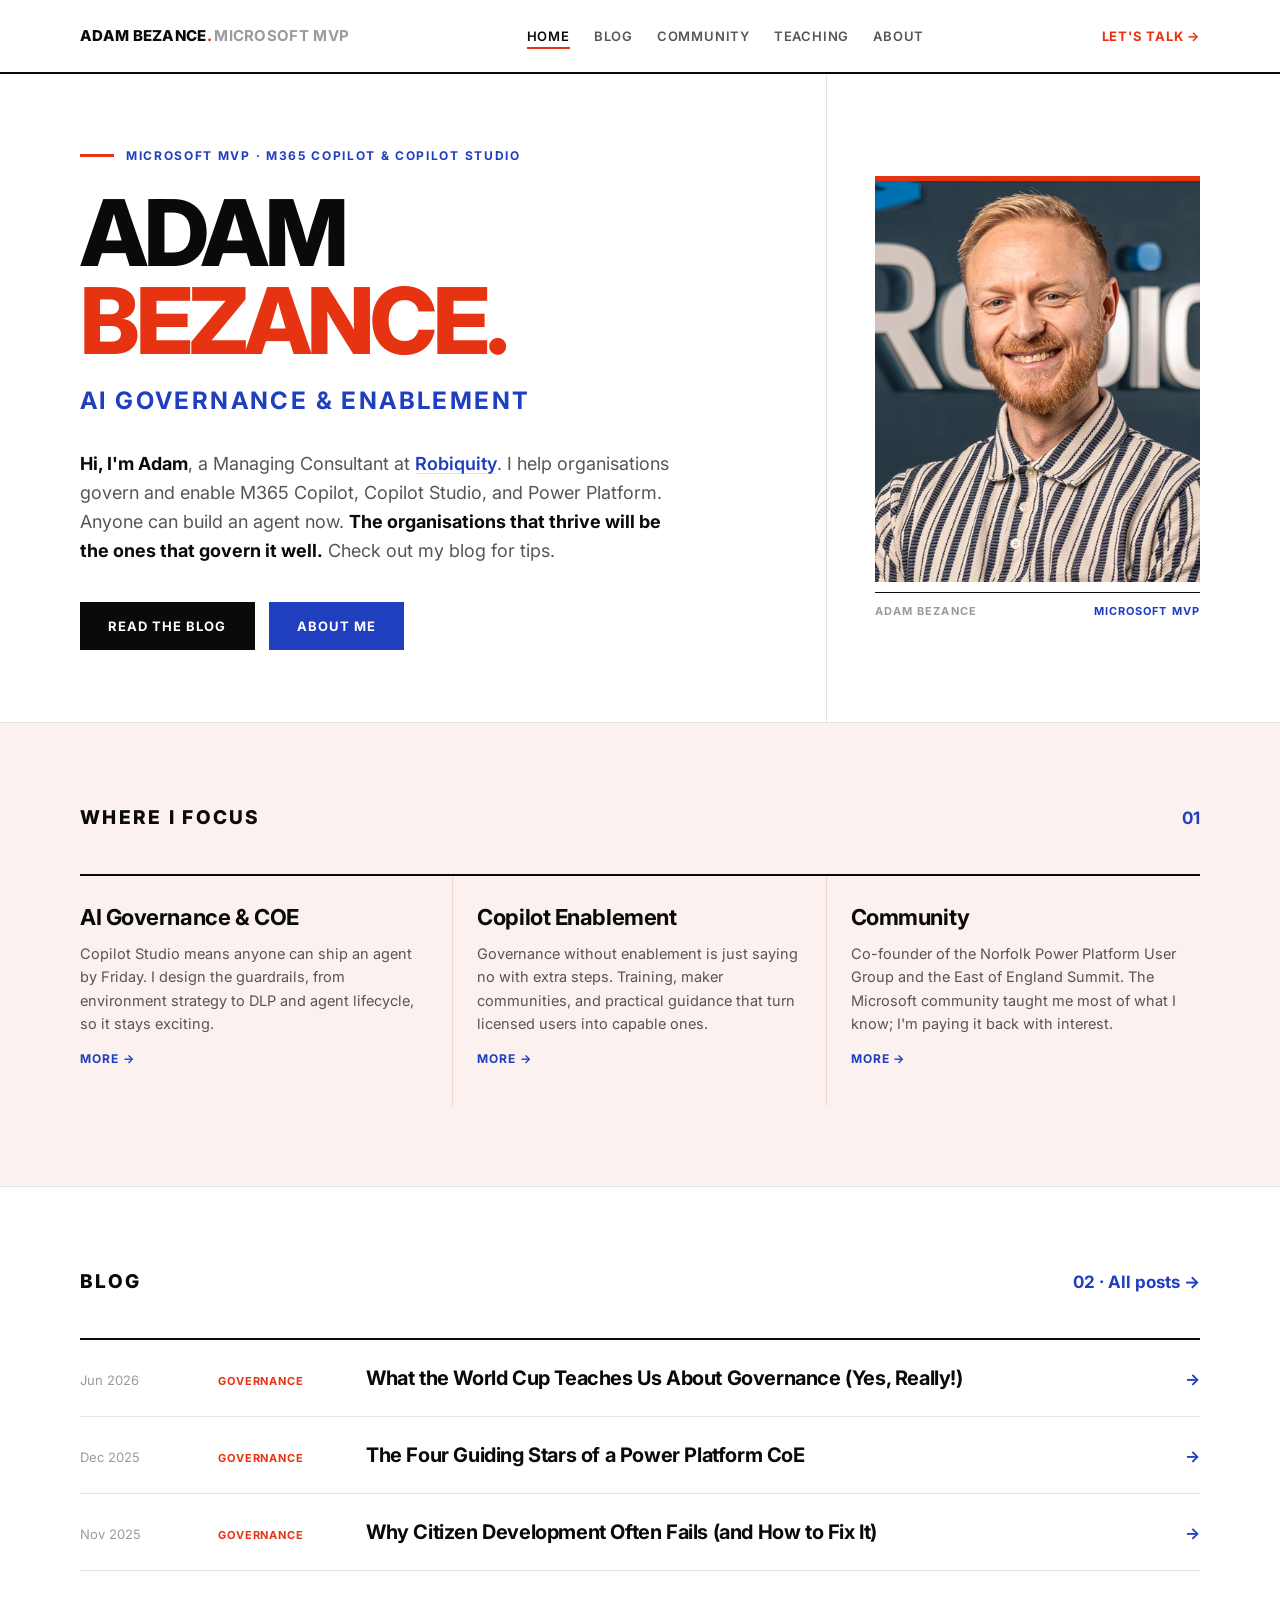
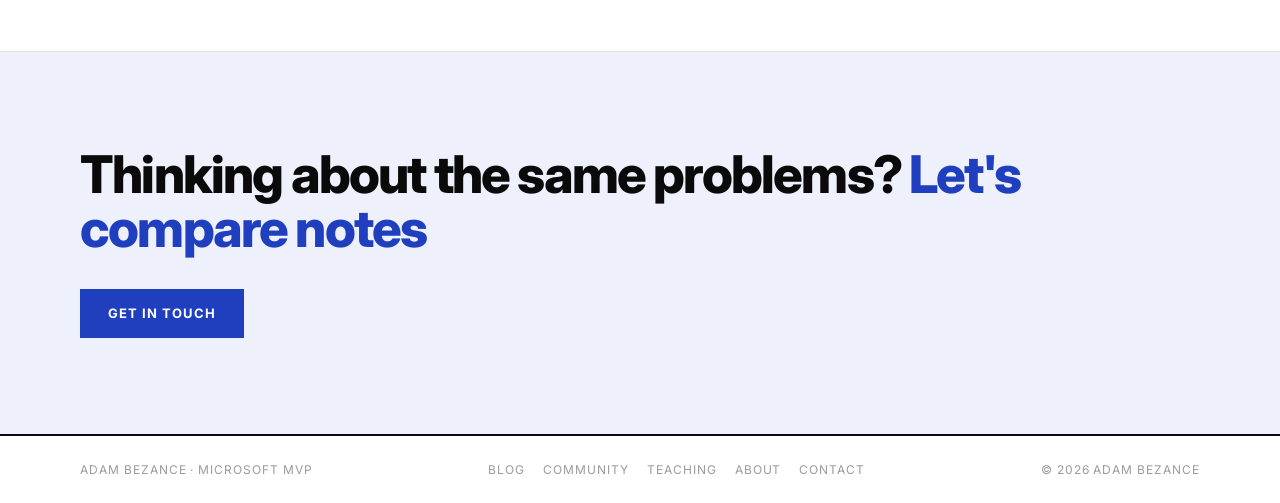
==== commit 561a7937: "Add files via upload" ====
--- a/index.html
+++ b/index.html
@@ -37,7 +37,7 @@
         <div class="kicker">Microsoft MVP · M365 Copilot &amp; Copilot Studio</div>
         <h1 class="hero-title">Adam <em>Bezance.</em></h1>
         <div class="hero-role">AI Governance &amp; Enablement</div>
-        <p class="hero-sub">Anyone in your organisation can build an AI agent now. <strong>That's the opportunity, and the problem.</strong> I help organisations govern and enable M365 Copilot, Copilot Studio, and Power Platform.</p>
+        <p class="hero-sub"><strong>Hi, I'm Adam</strong>, a Managing Consultant at <a href="https://www.robiquity.com" target="_blank" rel="noopener">Robiquity</a>. I help organisations govern and enable M365 Copilot, Copilot Studio, and Power Platform. Anyone can build an agent now. <strong>The organisations that thrive will be the ones that govern it well.</strong> Check out my blog for tips.</p>
         <div class="hero-actions">
           <a href="blog.html" class="btn">Read the blog</a>
           <a href="about.html" class="btn-blue">About me</a>
@@ -47,12 +47,6 @@
         <div>
           <div class="photo"><img src="assets/Adam-Bezance.jpg" alt="Adam Bezance"></div>
           <div class="photo-cap"><span>Adam Bezance</span><b>Microsoft MVP</b></div>
-        </div>
-        <div class="facts">
-          <div class="fact"><b>MVP</b><span>M365 Copilot &amp; Copilot Studio</span></div>
-          <div class="fact"><b>15×</b><span>Microsoft certified</span></div>
-          <div class="fact"><b>2</b><span>Communities co-founded</span></div>
-          <div class="fact"><b>2</b><span>Pluralsight courses</span></div>
         </div>
       </div>
     </div>
--- a/css/styles.css
+++ b/css/styles.css
@@ -146,9 +146,15 @@
 }
 .hero-sub { margin-top: 30px; font-size: 18px; color: var(--ink-2); max-width: 34em; }
 .hero-sub strong { color: var(--ink); }
+.hero-sub a {
+  color: var(--blue); font-weight: 600;
+  text-decoration: underline; text-decoration-color: var(--line); text-underline-offset: 3px;
+  transition: text-decoration-color 160ms ease;
+}
+.hero-sub a:hover { text-decoration-color: var(--blue); }
 .hero-actions { margin-top: 36px; display: flex; gap: 14px; flex-wrap: wrap; }
 
-.hero-side { padding: 48px 0 48px 48px; display: flex; flex-direction: column; gap: 28px; }
+.hero-side { padding: 48px 0 48px 48px; display: flex; flex-direction: column; justify-content: center; gap: 28px; }
 .photo { position: relative; }
 .photo img {
   width: 100%; aspect-ratio: 4/5; object-fit: cover; object-position: center top;
@@ -165,10 +171,6 @@
   padding-top: 10px; border-top: 1px solid var(--line-dark); margin-top: 10px;
 }
 .photo-cap b { color: var(--blue); }
-.facts { display: grid; grid-template-columns: 1fr 1fr; gap: 20px; }
-.fact { border-top: 1px solid var(--line-dark); padding-top: 10px; }
-.fact b { display: block; font-size: 24px; font-weight: 800; letter-spacing: -0.02em; }
-.fact span { font-size: 11px; text-transform: uppercase; letter-spacing: 0.08em; color: var(--ink-3); }
 
 /* ── Page hero (subpages) ── */
 .page-hero { padding: clamp(56px, 8vw, 88px) 0 clamp(40px, 6vw, 56px); border-bottom: 1px solid var(--line); }
@@ -320,6 +322,10 @@
 .article-head .lede { font-size: 18px; color: var(--ink-2); }
 .article-body p { color: var(--ink-2); margin-bottom: 22px; font-size: 17px; line-height: 1.7; }
 .article-body p strong { color: var(--ink); }
+.article-body p a, .article-body li a {
+  color: var(--blue); text-decoration: underline; text-underline-offset: 3px;
+}
+.article-body p a:hover, .article-body li a:hover { color: var(--red); }
 .article-body h2 { font-size: clamp(22px, 3vw, 28px); font-weight: 800; letter-spacing: -0.03em; margin: 44px 0 16px; }
 .article-body h3 { font-size: 20px; font-weight: 700; margin: 32px 0 12px; }
 .article-body ul, .article-body ol { color: var(--ink-2); margin: 0 0 22px 22px; }
@@ -328,6 +334,21 @@
   border-left: 4px solid var(--red); padding-left: 20px; margin: 28px 0;
   font-size: 19px; font-weight: 600; color: var(--ink); line-height: 1.5;
 }
+.article-body figure { margin: 32px 0; }
+.article-body figure img { width: 100%; height: auto; display: block; border: 1px solid var(--line-dark); cursor: zoom-in; }
+.article-body figcaption { font-size: 14px; color: var(--ink-3); margin-top: 10px; line-height: 1.5; }
+
+/* ── Lightbox ── */
+.lightbox {
+  position: fixed; inset: 0; z-index: 200;
+  display: flex; align-items: center; justify-content: center;
+  padding: 40px; background: rgba(10, 10, 10, 0.92);
+  opacity: 0; visibility: hidden; cursor: zoom-out;
+  transition: opacity 200ms ease, visibility 200ms ease;
+}
+.lightbox.open { opacity: 1; visibility: visible; }
+.lightbox img { max-width: 100%; max-height: 100%; display: block; background: #fff; }
+@media (max-width: 840px) { .lightbox { padding: 16px; } }
 
 /* ── Reveal ── */
 @media (prefers-reduced-motion: no-preference) {
@@ -349,10 +370,34 @@
   .nav-links a { font-size: 20px; padding: 10px 0; color: var(--ink); }
   .nav-mobile-toggle { display: flex; }
 
-  .hero-grid { grid-template-columns: 1fr; }
-  .hero-main { border-right: none; padding-right: 0; }
-  .hero-side { padding-left: 0; }
+  /* Hero: kicker, title and role span full width; intro text + buttons
+     sit on the left with the photo + caption on the right */
+  .hero-grid {
+    grid-template-columns: 1.3fr 1fr;
+    column-gap: 20px;
+    grid-template-areas:
+      "kicker  kicker"
+      "title   title"
+      "role    role"
+      "sub     photo"
+      "actions actions";
+    align-items: start;
+    padding-top: 48px; padding-bottom: 48px;
+  }
+  .hero-main { display: contents; }
+  .hero-main .kicker { grid-area: kicker; }
+  .hero-title { grid-area: title; }
+  .hero-role { grid-area: role; }
+  .hero-sub { grid-area: sub; }
+  .hero-actions { grid-area: actions; }
+  .hero-side {
+    grid-area: photo; display: block;
+    padding: 0; margin-top: 30px; /* align photo top with the intro text */
+  }
+  .hero-side .photo-cap { flex-direction: column; gap: 2px; }
   .photo { max-width: 360px; }
+  .hero-actions .btn, .hero-actions .btn-blue { padding: 12px 16px; font-size: 12px; }
+  .hero-actions { justify-content: center; }
 
   .grid3 { grid-template-columns: 1fr; }
   .cell { border-right: none; border-bottom: 1px solid var(--line); padding-left: 0; }
@@ -363,6 +408,16 @@
   .about-band { grid-template-columns: 1fr; }
   .about-band .photo { max-width: 320px; }
   .course { grid-template-columns: 1fr; gap: 10px; }
+
+  /* Hero kicker: drop the dash and shrink type so the full credential
+     fits on a single line on a phone */
+  .hero-main .kicker::before { display: none; }
+  .hero-main .kicker {
+    white-space: nowrap;
+    font-size: clamp(8.5px, 2.7vw, 13px);
+    letter-spacing: 0.06em;
+    max-width: 100%; overflow: hidden;
+  }
 
   /* Bigger type for small screens — labels and markers that read fine
      at desktop scale get lost on a phone */
@@ -375,10 +430,7 @@
   .pdate, .event-date { font-size: 14px; }
   .ptag { font-size: 12px; }
   .filter-btn { font-size: 13px; padding: 10px 18px; }
-  .fact span { font-size: 12px; }
   .photo-cap { font-size: 12px; }
-  .hero-main { padding-top: 48px; padding-bottom: 48px; }
-  .hero-side { padding-top: 0; }
   .hero-sub { font-size: 17px; }
   .page-hero .lede, .sec-intro { font-size: 17px; }
   .footer-inner { font-size: 13px; }
@@ -388,6 +440,7 @@
 /* Very small phones: rein the display type in so words don't clip */
 @media (max-width: 400px) {
   .hero-title { font-size: 42px; }
+  .hero-actions .btn, .hero-actions .btn-blue { padding: 11px 12px; font-size: 11px; }
   .page-hero h1 { font-size: 36px; }
   .contact h2 { font-size: 28px; }
 }
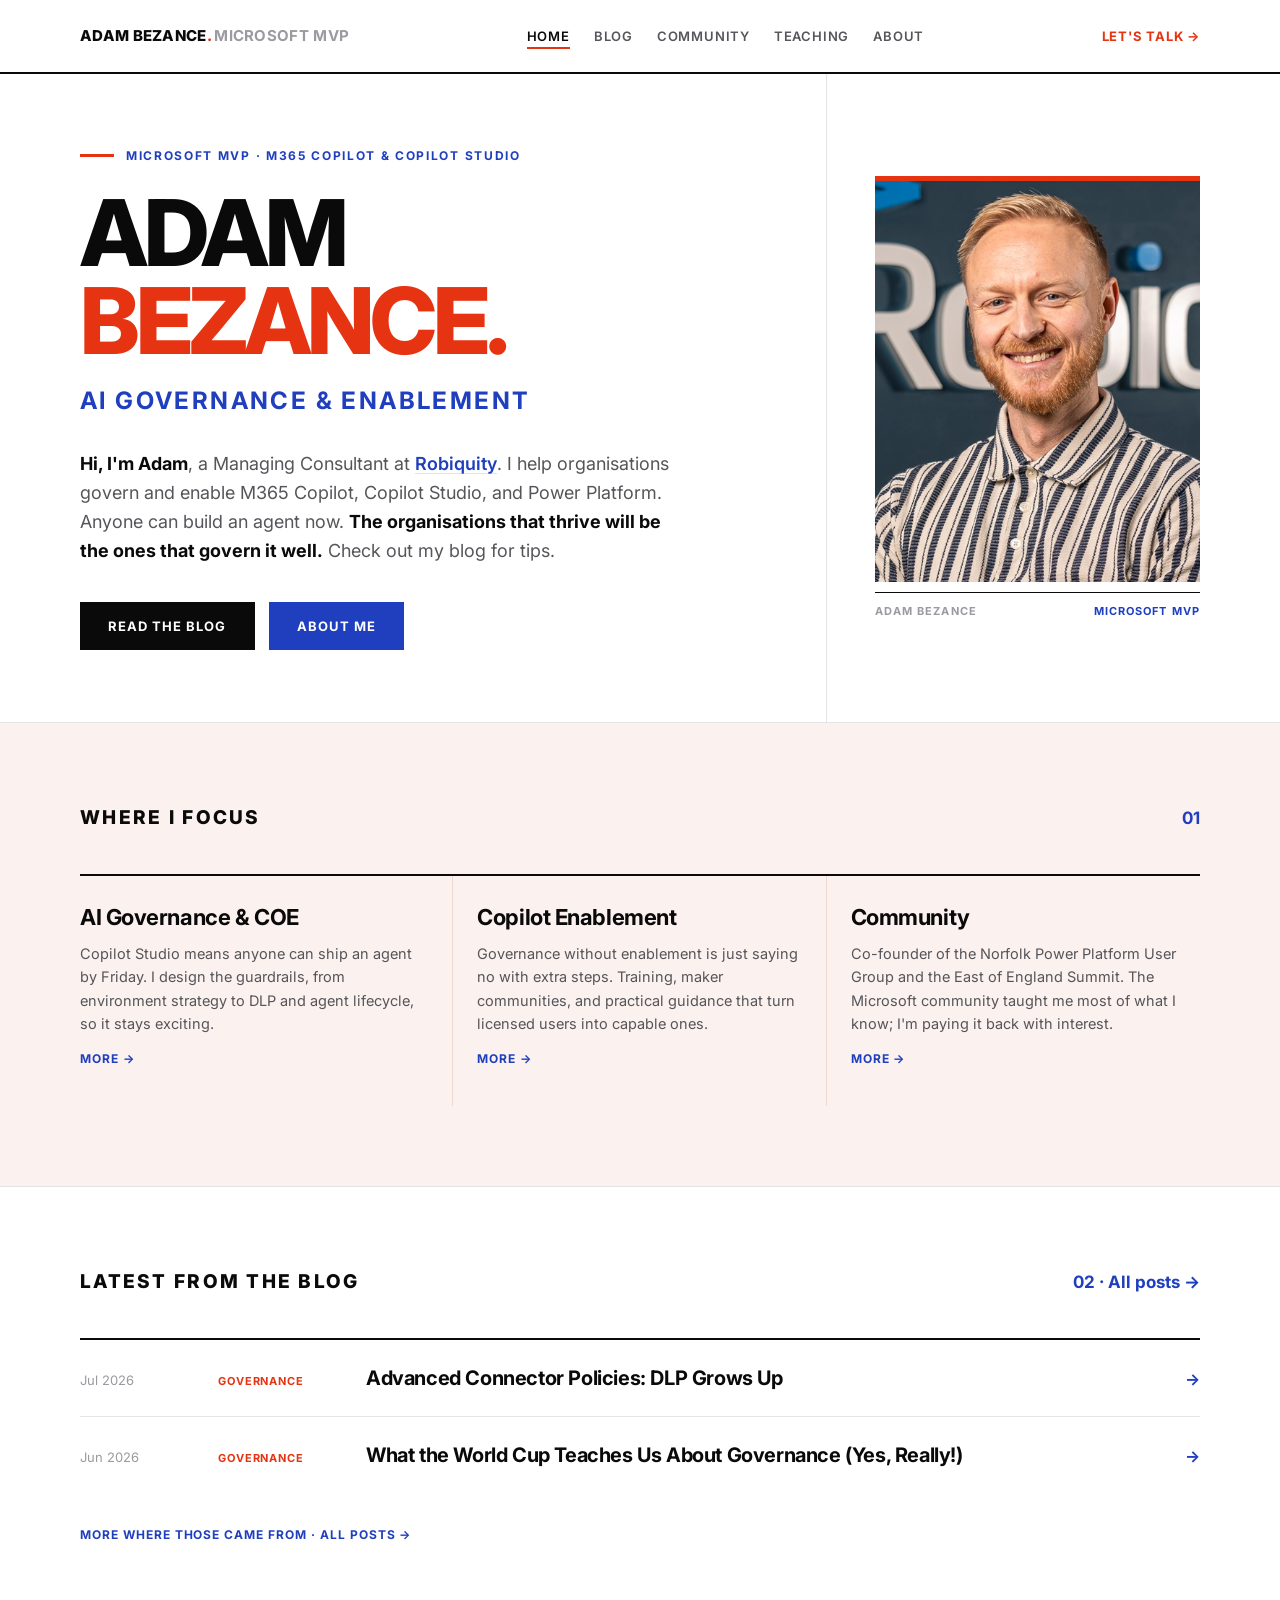
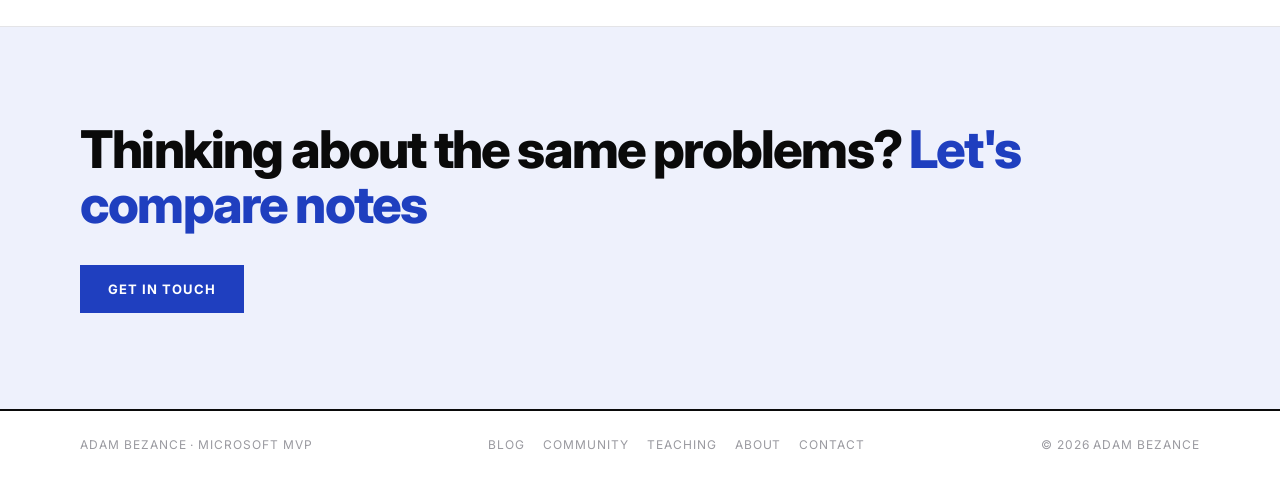
==== commit 595d7ab7: "Updates" ====
--- a/index.html
+++ b/index.html
@@ -79,25 +79,20 @@
   <!-- 02 BLOG -->
   <section class="sec">
     <div class="wrap">
-      <div class="sec-head reveal"><h2>Blog</h2><span class="idx"><a href="blog.html">02 · All posts →</a></span></div>
+      <div class="sec-head reveal"><h2>Latest from the blog</h2><span class="idx"><a href="blog.html">02 · All posts →</a></span></div>
+      <a href="blog/advanced-connector-policies.html" class="post reveal">
+        <span class="pdate">Jul 2026</span>
+        <span class="ptag">Governance</span>
+        <span><h3>Advanced Connector Policies: DLP Grows Up</h3></span>
+        <span class="arr">→</span>
+      </a>
       <a href="https://www.robiquity.com/news/what-the-world-cup-teaches-us-about-governance-yes-really" target="_blank" rel="noopener" class="post reveal">
         <span class="pdate">Jun 2026</span>
         <span class="ptag">Governance</span>
         <span><h3>What the World Cup Teaches Us About Governance (Yes, Really!)</h3></span>
         <span class="arr">→</span>
       </a>
-      <a href="https://www.robiquity.com/news/four-guiding-stars-power-platform-coe" target="_blank" rel="noopener" class="post reveal">
-        <span class="pdate">Dec 2025</span>
-        <span class="ptag">Governance</span>
-        <span><h3>The Four Guiding Stars of a Power Platform CoE</h3></span>
-        <span class="arr">→</span>
-      </a>
-      <a href="https://www.robiquity.com/news/why-citizen-development-fails" target="_blank" rel="noopener" class="post reveal">
-        <span class="pdate">Nov 2025</span>
-        <span class="ptag">Governance</span>
-        <span><h3>Why Citizen Development Often Fails (and How to Fix It)</h3></span>
-        <span class="arr">→</span>
-      </a>
+      <a href="blog.html" class="more-link all-posts reveal">More where those came from · All posts →</a>
     </div>
   </section>
 
--- a/css/styles.css
+++ b/css/styles.css
@@ -122,6 +122,7 @@
   transition: color 160ms ease;
 }
 .more-link:hover { color: var(--red); }
+.all-posts { margin-top: 32px; }
 
 /* ── Hero (homepage) ── */
 .hero { border-bottom: 1px solid var(--line); }
@@ -171,6 +172,10 @@
   padding-top: 10px; border-top: 1px solid var(--line-dark); margin-top: 10px;
 }
 .photo-cap b { color: var(--blue); }
+.facts { display: grid; grid-template-columns: 1fr 1fr; gap: 20px; }
+.fact { border-top: 1px solid var(--line-dark); padding-top: 10px; }
+.fact b { display: block; font-size: 24px; font-weight: 800; letter-spacing: -0.02em; }
+.fact span { font-size: 11px; text-transform: uppercase; letter-spacing: 0.08em; color: var(--ink-3); }
 
 /* ── Page hero (subpages) ── */
 .page-hero { padding: clamp(56px, 8vw, 88px) 0 clamp(40px, 6vw, 56px); border-bottom: 1px solid var(--line); }
@@ -431,6 +436,7 @@
   .ptag { font-size: 12px; }
   .filter-btn { font-size: 13px; padding: 10px 18px; }
   .photo-cap { font-size: 12px; }
+  .fact span { font-size: 12px; }
   .hero-sub { font-size: 17px; }
   .page-hero .lede, .sec-intro { font-size: 17px; }
   .footer-inner { font-size: 13px; }
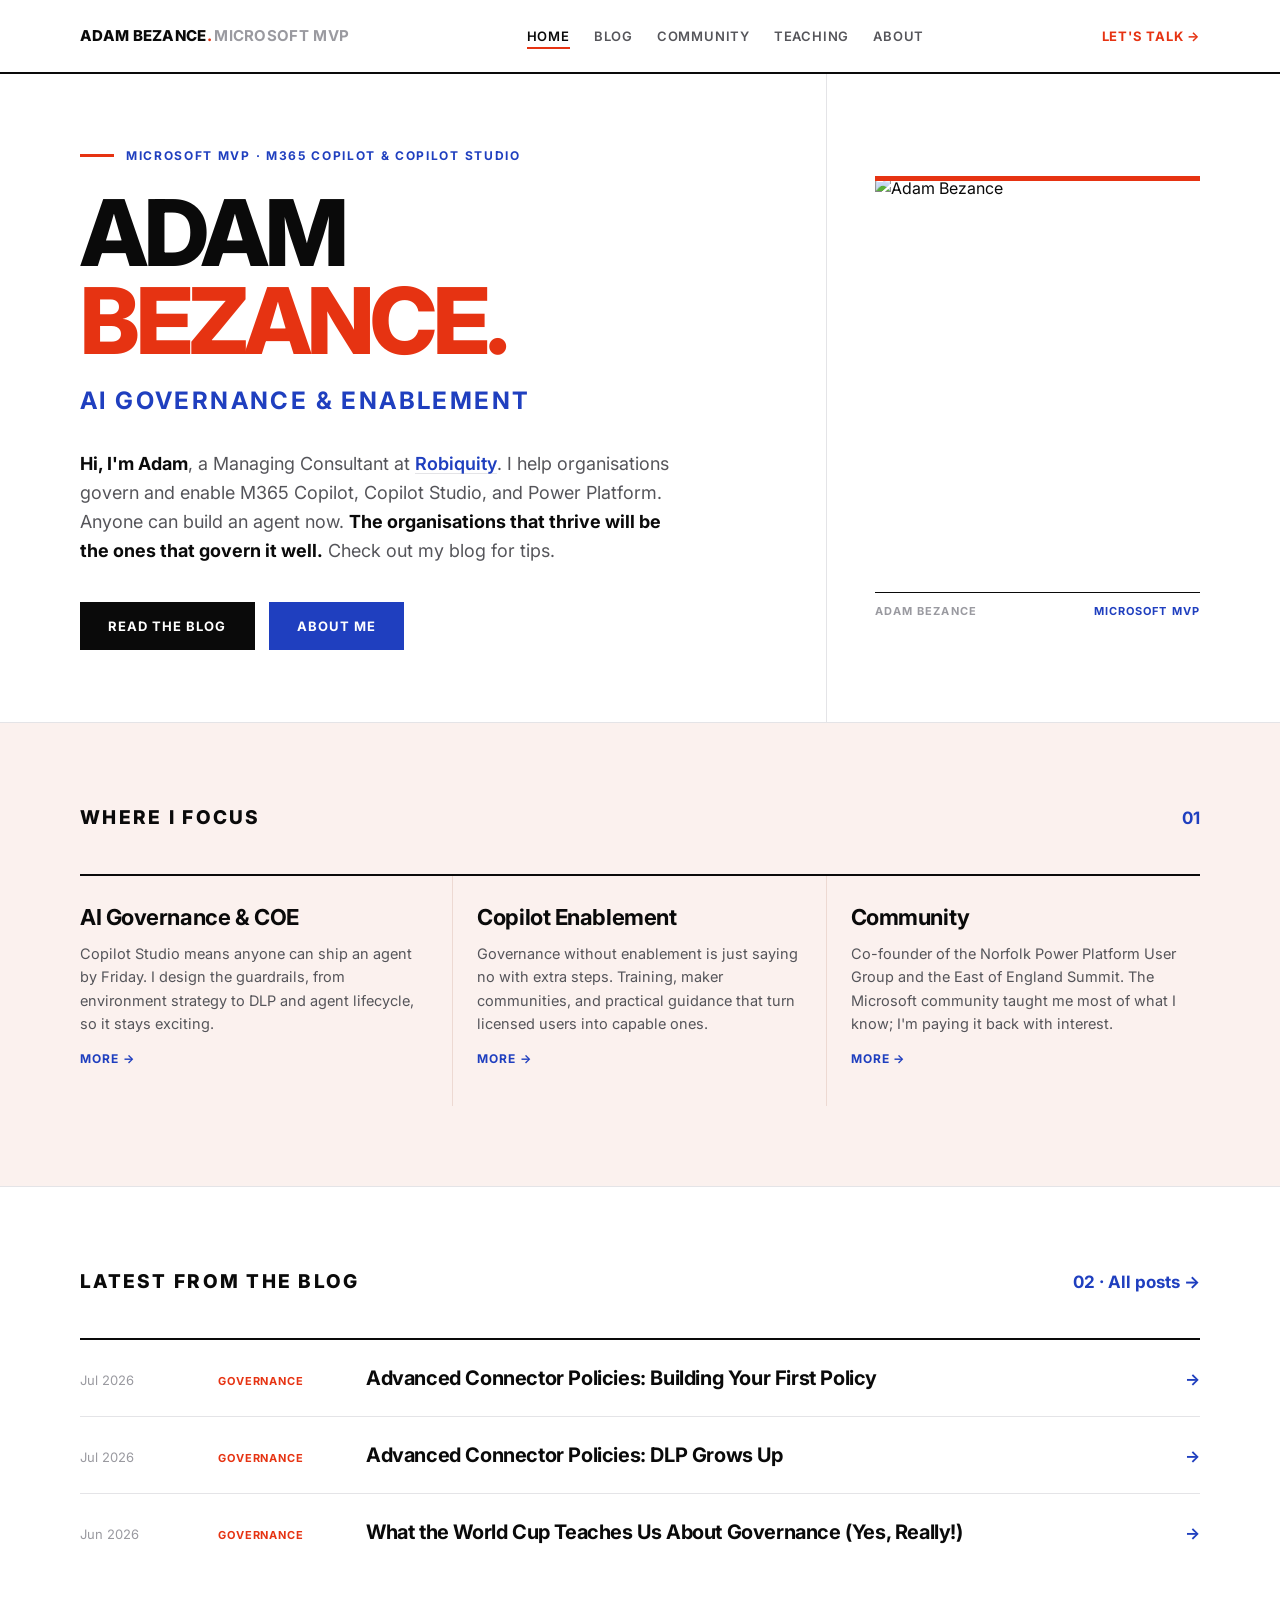
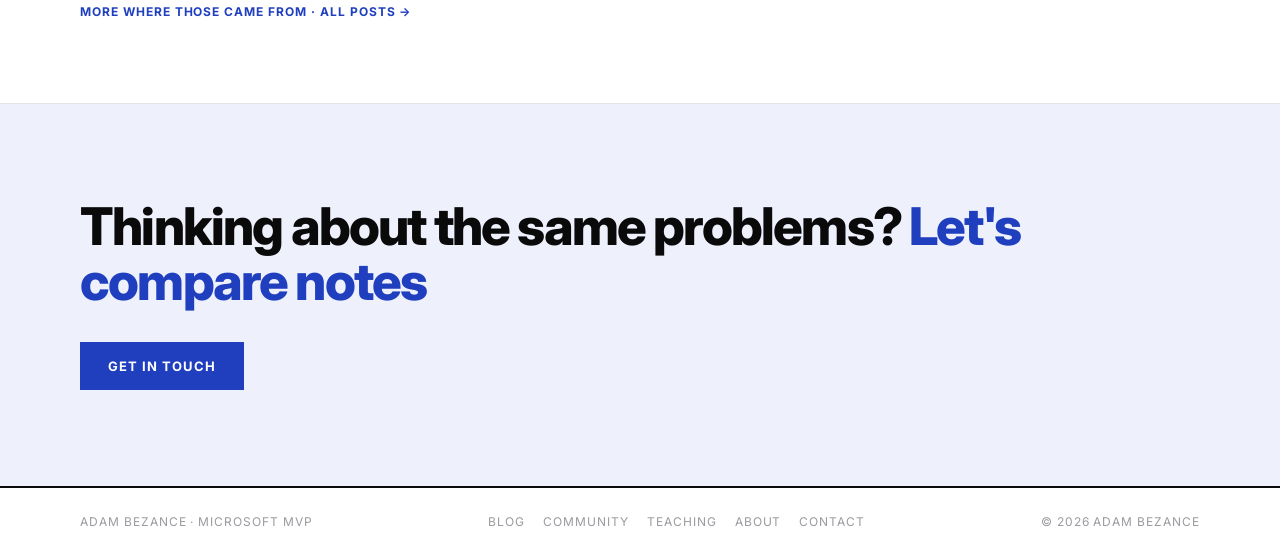
==== commit bff4b339: "Blog post 2 Blog post 2" ====
--- a/index.html
+++ b/index.html
@@ -45,7 +45,7 @@
       </div>
       <div class="hero-side">
         <div>
-          <div class="photo"><img src="assets/Adam-Bezance.jpg" alt="Adam Bezance"></div>
+          <div class="photo"><img src="assets/Adam-Bezance-web.jpg" alt="Adam Bezance"></div>
           <div class="photo-cap"><span>Adam Bezance</span><b>Microsoft MVP</b></div>
         </div>
       </div>
@@ -80,6 +80,12 @@
   <section class="sec">
     <div class="wrap">
       <div class="sec-head reveal"><h2>Latest from the blog</h2><span class="idx"><a href="blog.html">02 · All posts →</a></span></div>
+      <a href="blog/acp-building-your-first-policy.html" class="post reveal">
+        <span class="pdate">Jul 2026</span>
+        <span class="ptag">Governance</span>
+        <span><h3>Advanced Connector Policies: Building Your First Policy</h3></span>
+        <span class="arr">→</span>
+      </a>
       <a href="blog/advanced-connector-policies.html" class="post reveal">
         <span class="pdate">Jul 2026</span>
         <span class="ptag">Governance</span>
--- a/css/styles.css
+++ b/css/styles.css
@@ -115,6 +115,8 @@
   transition: background 180ms ease;
 }
 .btn-blue:hover { background: var(--ink); }
+.btn-row .btn, .btn-row .btn-blue { min-width: 232px; text-align: center; }
+@media (max-width: 560px) { .btn-row .btn, .btn-row .btn-blue { min-width: 180px; } }
 .more-link {
   display: inline-block;
   font-size: 12px; font-weight: 700; text-transform: uppercase; letter-spacing: 0.08em;
@@ -180,6 +182,7 @@
 /* ── Page hero (subpages) ── */
 .page-hero { padding: clamp(56px, 8vw, 88px) 0 clamp(40px, 6vw, 56px); border-bottom: 1px solid var(--line); }
 .page-hero .kicker { margin-bottom: 22px; }
+.page-hero .kicker::before { display: none; }
 .page-hero h1 {
   font-size: clamp(40px, 6.5vw, 76px);
   font-weight: 800; letter-spacing: -0.045em; line-height: 0.97;
@@ -283,6 +286,23 @@
   padding: 6px 12px; border: 1px solid var(--line-dark);
 }
 .cred.red { border-color: var(--red); color: var(--red); }
+
+/* ── About: single-column intro (no photo) ── */
+.about-solo h2 { font-size: clamp(26px, 3.5vw, 38px); font-weight: 800; letter-spacing: -0.035em; line-height: 1.1; margin: 18px 0 20px; }
+.about-solo .kicker::before { display: none; }
+.about-solo p { color: var(--ink-2); margin-bottom: 16px; font-size: 16px; }
+.about-solo p strong { color: var(--ink); }
+
+/* ── About: numbered work rows ── */
+.work-list { border-top: 2px solid var(--line-dark); }
+.work-row {
+  display: grid; grid-template-columns: 64px 300px 1fr;
+  gap: clamp(16px, 3vw, 32px); align-items: baseline;
+  padding: 26px 0; border-bottom: 1px solid var(--line);
+}
+.work-num { font-size: 14px; font-weight: 800; color: var(--red); letter-spacing: 0.08em; }
+.work-row h3 { font-size: 21px; font-weight: 700; line-height: 1.25; }
+.work-row p { font-size: 15px; color: var(--ink-2); }
 
 /* ── Contact CTA ── */
 .contact { padding: clamp(72px, 10vw, 96px) 0; background: var(--blue-tint); }
@@ -412,6 +432,7 @@
   .block-grid { grid-template-columns: 1fr; }
   .about-band { grid-template-columns: 1fr; }
   .about-band .photo { max-width: 320px; }
+  .work-row { grid-template-columns: 1fr; gap: 6px; }
   .course { grid-template-columns: 1fr; gap: 10px; }
 
   /* Hero kicker: drop the dash and shrink type so the full credential
